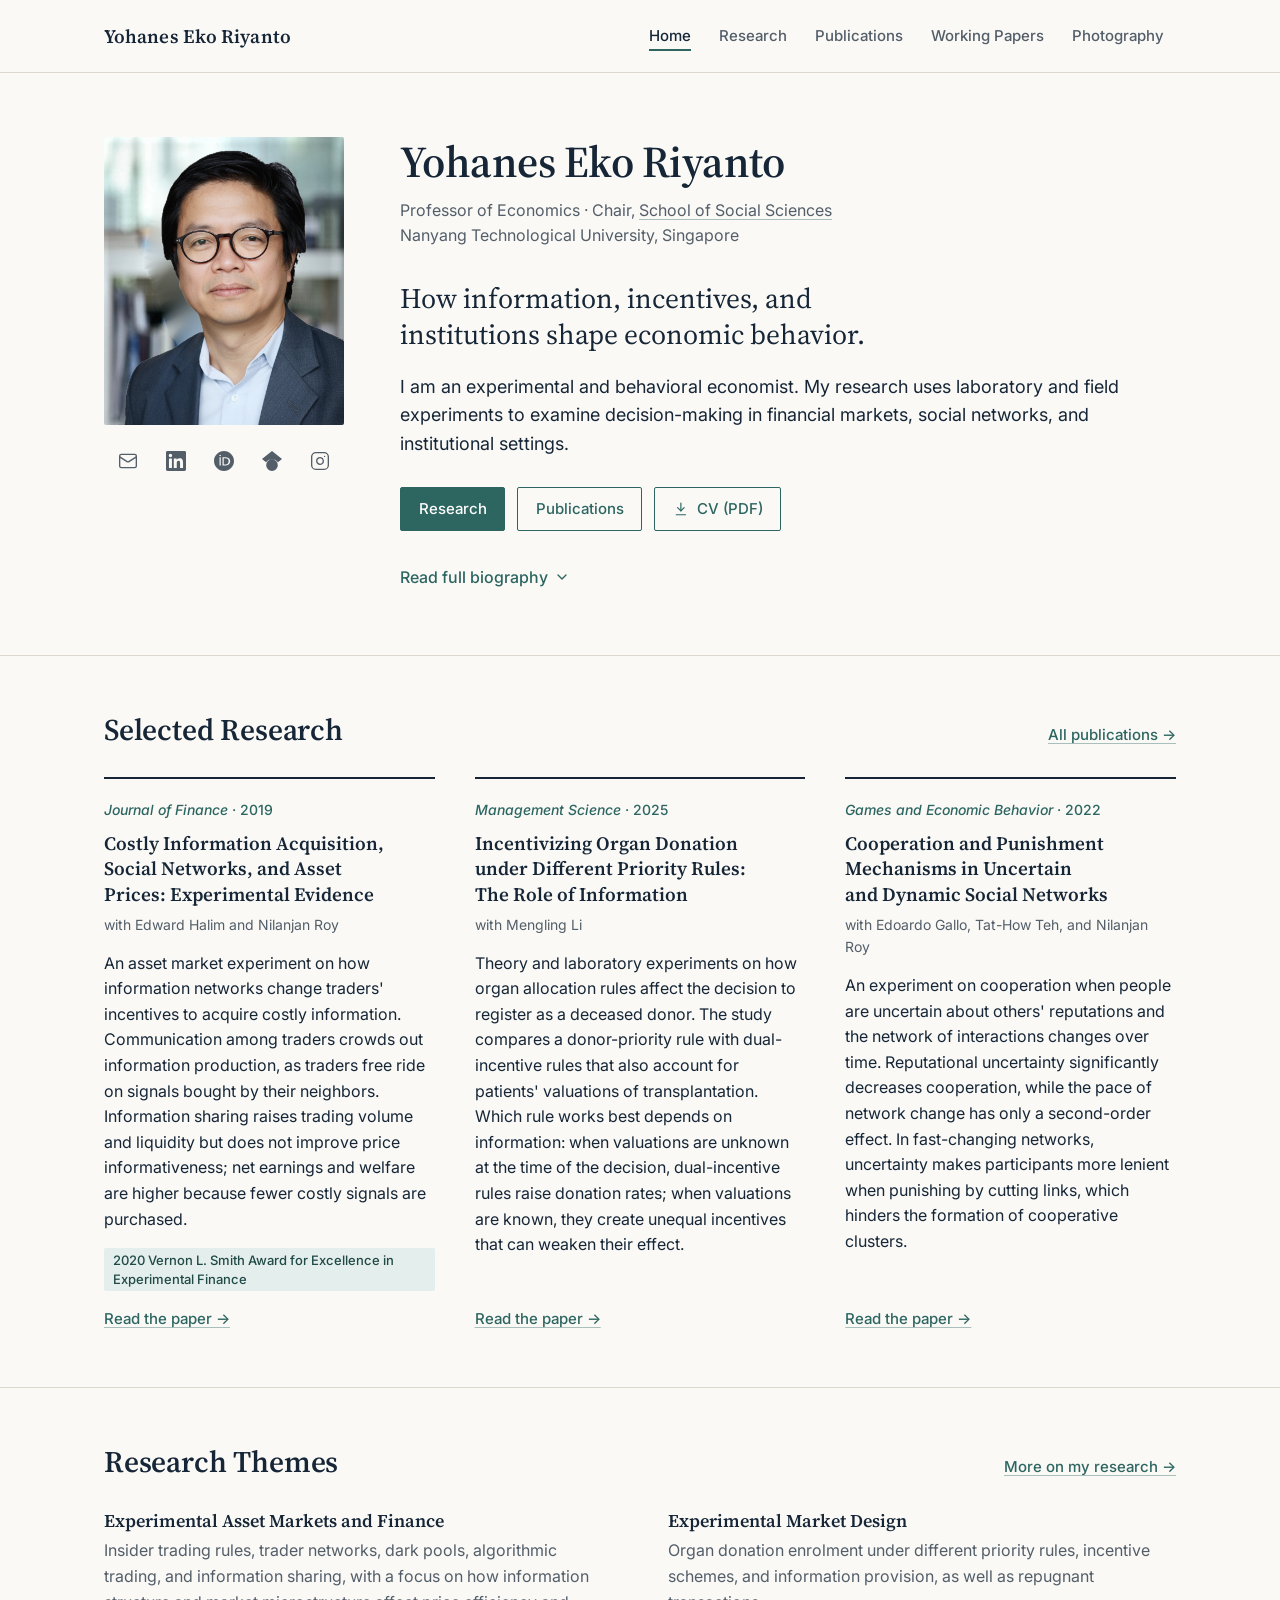
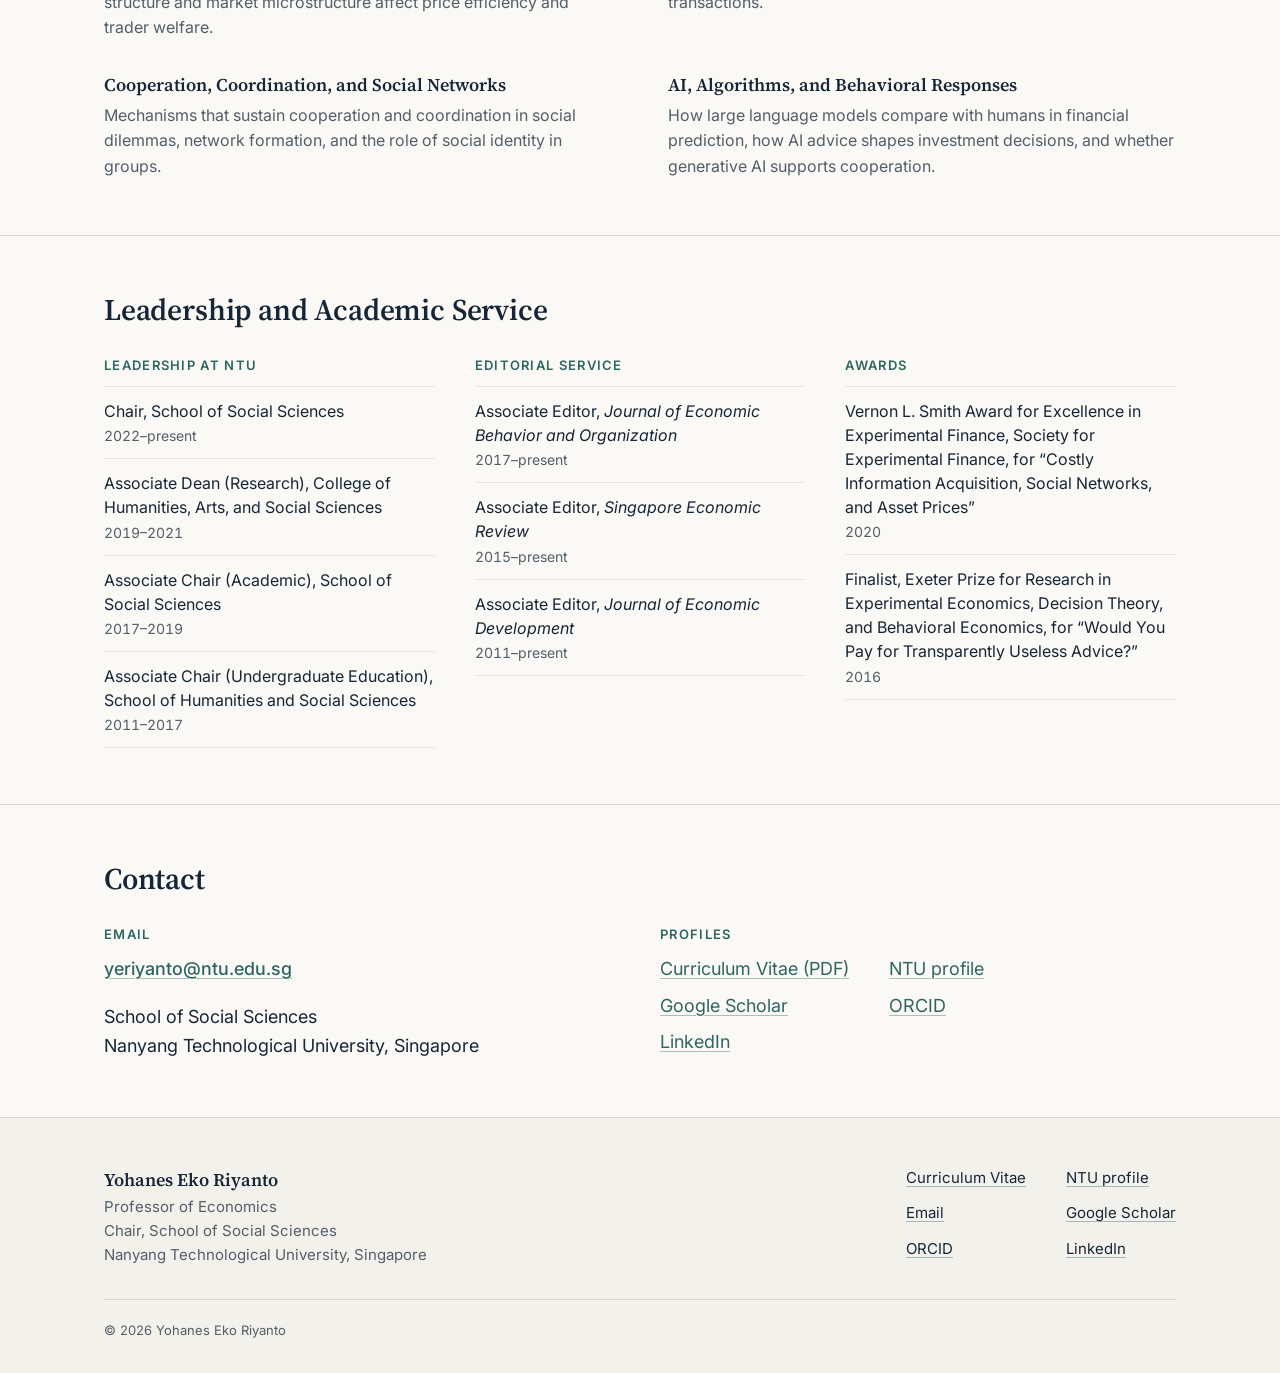
==== index.html @ 31653446 "Rebuild homepage: research statement, selected research, themes, service, and contact Selected-paper" ====
<!DOCTYPE html>
<html lang="en">
<head>
  <meta charset="UTF-8" />
  <meta name="viewport" content="width=device-width, initial-scale=1.0" />
  <meta name="description" content="Yohanes Eko Riyanto is Professor of Economics and Chair of the School of Social Sciences at Nanyang Technological University, Singapore. He studies how information, incentives, and institutions shape economic behavior using laboratory and field experiments." />
  <meta name="theme-color" content="#FAF9F6" />
  <title>Yohanes Eko Riyanto | Professor of Economics, NTU Singapore</title>
  <script>document.documentElement.classList.add('js');</script>
  <link rel="preconnect" href="https://fonts.googleapis.com" />
  <link rel="preconnect" href="https://fonts.gstatic.com" crossorigin />
  <link rel="stylesheet" href="https://fonts.googleapis.com/css2?family=Inter:wght@400;500;600&amp;family=Source+Serif+4:ital,opsz,wght@0,8..60,400;0,8..60,600;1,8..60,400&amp;display=swap" />
  <link rel="stylesheet" href="style.css" />
</head>
<body>

  <a class="skip-link" href="#main">Skip to content</a>

  <header class="site-header">
    <div class="container header-inner">
      <a class="brand" href="index.html">Yohanes Eko Riyanto</a>
      <button type="button" class="nav-toggle" aria-expanded="false" aria-controls="primary-nav">
        <span class="nav-toggle-bars" aria-hidden="true"></span>
        <span class="nav-toggle-label">Menu</span>
      </button>
      <nav class="site-nav" id="primary-nav" aria-label="Primary">
        <ul>
          <li><a href="index.html" aria-current="page">Home</a></li>
          <li><a href="research.html">Research</a></li>
          <li><a href="publications.html">Publications</a></li>
          <li><a href="working-papers.html">Working Papers</a></li>
          <li><a href="personal.html">Photography</a></li>
        </ul>
      </nav>
    </div>
  </header>

  <main id="main">

    <!-- 1–2. Identity, research statement, primary links -->
    <section class="intro" aria-labelledby="name">
      <div class="container intro-grid">

        <div class="intro-photo">
          <img src="images/profile_composite.png" alt="Portrait of Yohanes Eko Riyanto" width="240" height="288" />
          <ul class="intro-social">
            <li>
              <a href="mailto:yeriyanto@ntu.edu.sg" aria-label="Email" title="Email">
                <svg viewBox="0 0 24 24" fill="none" stroke="currentColor" stroke-width="1.6" stroke-linecap="round" stroke-linejoin="round" aria-hidden="true"><rect x="2" y="4" width="20" height="16" rx="2"/><path d="m22 7-8.97 5.7a1.94 1.94 0 0 1-2.06 0L2 7"/></svg>
              </a>
            </li>
            <li>
              <a href="https://www.linkedin.com/in/yohanes-eko-riyanto-58b27824" aria-label="LinkedIn" title="LinkedIn" target="_blank" rel="noopener noreferrer">
                <svg viewBox="0 0 24 24" fill="currentColor" aria-hidden="true"><path d="M20.447 20.452h-3.554v-5.569c0-1.328-.027-3.037-1.852-3.037-1.853 0-2.136 1.445-2.136 2.939v5.667H9.351V9h3.414v1.561h.046c.477-.9 1.637-1.85 3.37-1.85 3.601 0 4.267 2.37 4.267 5.455v6.286zM5.337 7.433a2.062 2.062 0 0 1-2.063-2.065 2.064 2.064 0 1 1 2.063 2.065zm1.782 13.019H3.555V9h3.564v11.452zM22.225 0H1.771C.792 0 0 .774 0 1.729v20.542C0 23.227.792 24 1.771 24h20.451C23.2 24 24 23.227 24 22.271V1.729C24 .774 23.2 0 22.222 0h.003z"/></svg>
              </a>
            </li>
            <li>
              <a href="https://orcid.org/0000-0001-7343-4043" aria-label="ORCID" title="ORCID" target="_blank" rel="noopener noreferrer">
                <svg viewBox="0 0 24 24" fill="currentColor" aria-hidden="true"><path d="M12 0C5.372 0 0 5.372 0 12s5.372 12 12 12 12-5.372 12-12S18.628 0 12 0zM7.369 4.378c.525 0 .947.431.947.947s-.422.947-.947.947-.947-.431-.947-.947.422-.947.947-.947zm-.722 3.038h1.444v10.041H6.647V7.416zm3.562 0h3.9c3.712 0 5.344 2.653 5.344 5.025 0 2.578-2.016 5.016-5.325 5.016h-3.919V7.416zm1.444 1.303v7.444h2.297c2.359 0 3.588-1.444 3.588-3.722s-1.313-3.722-3.588-3.722h-2.297z"/></svg>
              </a>
            </li>
            <li>
              <a href="https://scholar.google.com/citations?user=PZ6fS_QAAAAJ&amp;hl=en" aria-label="Google Scholar" title="Google Scholar" target="_blank" rel="noopener noreferrer">
                <svg viewBox="0 0 24 24" fill="currentColor" aria-hidden="true"><path d="M12 24a7 7 0 1 1 0-14 7 7 0 0 1 0 14zm0-24L0 9.5l4.838 3.94A8 8 0 0 1 12 10a8 8 0 0 1 7.162 3.44L24 9.5z"/></svg>
              </a>
            </li>
            <li>
              <a href="https://www.instagram.com/shutter_flick/" aria-label="Instagram" title="Instagram" target="_blank" rel="noopener noreferrer">
                <svg viewBox="0 0 24 24" fill="none" stroke="currentColor" stroke-width="1.6" stroke-linecap="round" stroke-linejoin="round" aria-hidden="true"><rect x="2" y="2" width="20" height="20" rx="5" ry="5"/><path d="M16 11.37A4 4 0 1 1 12.63 8 4 4 0 0 1 16 11.37z"/><line x1="17.5" y1="6.5" x2="17.51" y2="6.5"/></svg>
              </a>
            </li>
          </ul>
        </div>

        <div class="intro-text">
          <h1 id="name">Yohanes Eko Riyanto</h1>
          <p class="role">
            Professor of Economics · Chair, <a href="https://www.ntu.edu.sg/sss" target="_blank" rel="noopener noreferrer">School of Social Sciences</a><br />
            Nanyang Technological University, Singapore
          </p>

          <p class="statement">How information, incentives, and institutions shape economic behavior.</p>

          <div class="prose">
            <p>
              I am an experimental and behavioral economist. My research uses laboratory and field experiments
              to examine decision-making in financial markets, social networks, and institutional settings.
            </p>
          </div>

          <div class="intro-actions">
            <a class="btn btn-primary" href="research.html">Research</a>
            <a class="btn" href="publications.html">Publications</a>
            <a class="btn" href="cv.pdf" target="_blank" rel="noopener noreferrer">
              <svg viewBox="0 0 24 24" fill="none" stroke="currentColor" stroke-width="1.8" stroke-linecap="round" stroke-linejoin="round" aria-hidden="true"><path d="M12 3v12"/><path d="m7 10 5 5 5-5"/><path d="M5 21h14"/></svg>
              CV (PDF)
            </a>
          </div>

          <div class="intro-bio prose">
            <button type="button" class="text-button" data-disclosure aria-expanded="false" aria-controls="full-bio" data-open-label="Hide full biography">
              <span class="disclosure-label">Read full biography</span>
              <svg viewBox="0 0 24 24" fill="none" stroke="currentColor" stroke-width="2" stroke-linecap="round" stroke-linejoin="round" aria-hidden="true"><path d="m6 9 6 6 6-6"/></svg>
            </button>
            <div class="intro-bio-panel" id="full-bio">
              <h2>Biography</h2>
              <p>
                Yohanes Eko Riyanto is Professor of Economics at Nanyang Technological University, Singapore,
                where he has served as Chair of the School of Social Sciences since 2022. He joined NTU in 2009,
                after serving as an Assistant Professor at the National University of Singapore (2001–2009) and
                a postdoctoral research fellow at the University of Groningen. He received his PhD in Economics
                from KU Leuven.
              </p>
              <p>
                His work has appeared in the <em>Journal of Finance</em>, <em>Management Science</em>,
                <em>Economic Journal</em>, <em>Journal of Economic Theory</em>,
                <em>Review of Economics and Statistics</em>, <em>Games and Economic Behavior</em>,
                <em>International Economic Review</em>, <em>Experimental Economics</em>,
                <em>European Economic Review</em>, <em>Journal of Economic Dynamics and Control</em>, and
                <em>Journal of Economic Behavior and Organization</em>, among others.
              </p>
              <p>
                Before becoming Chair, he served as Associate Dean (Research) of the College of Humanities, Arts,
                and Social Sciences, and held several school-level positions spanning research, academic affairs,
                and undergraduate education. He is an Associate Editor of the
                <em>Journal of Economic Behavior and Organization</em>. His research has attracted competitive
                funding from bodies including Singapore's National Research Foundation, Ministry of Education,
                Economic Development Board, Temasek Lab, AI Singapore, and the Hong Kong Research Grants Council.
              </p>
              <p>
                His teaching spans behavioral economics, experimental methods, and microeconomics. Outside the
                classroom, he has engaged with government agencies and industry partners, including Singapore's
                Land Transport Authority, Economic Development Board, and Ministry of Social and Family
                Development, on applied research. A collaboration with ENGIE and ERI@N through the PowerZ
                initiative explored whether information disclosure and behavioral design could encourage more
                energy-efficient choices in practice.
              </p>
            </div>
          </div>
        </div>

      </div>
    </section>

    <!-- 3. Selected research -->
    <section class="section" aria-labelledby="selected-title">
      <div class="container">
        <div class="section-head">
          <h2 class="section-title" id="selected-title">Selected Research</h2>
          <a class="section-link" href="publications.html">All publications →</a>
        </div>

        <ol class="selected-list">
          <li class="selected-item">
            <p class="selected-venue"><cite>Journal of Finance</cite> · 2019</p>
            <h3>Costly Information Acquisition, Social Networks, and Asset Prices: Experimental Evidence</h3>
            <p class="selected-authors">with Edward Halim and Nilanjan Roy</p>
            <p class="selected-summary">
              An asset market experiment on how information networks change traders' incentives to acquire
              costly information. Communication among traders crowds out information production, as traders
              free ride on signals bought by their neighbors. Information sharing raises trading volume and
              liquidity but does not improve price informativeness; net earnings and welfare are higher because
              fewer costly signals are purchased.
            </p>
            <span class="pub-badge">2020 Vernon L. Smith Award for Excellence in Experimental Finance</span>
            <a class="selected-link" href="https://doi.org/10.1111/jofi.12768" target="_blank" rel="noopener noreferrer">Read the paper<span class="visually-hidden">: Costly Information Acquisition, Social Networks, and Asset Prices</span> →</a>
          </li>

          <li class="selected-item">
            <p class="selected-venue"><cite>Management Science</cite> · 2025</p>
            <h3>Incentivizing Organ Donation under Different Priority Rules: The Role of Information</h3>
            <p class="selected-authors">with Mengling Li</p>
            <p class="selected-summary">
              Theory and laboratory experiments on how organ allocation rules affect the decision to register as
              a deceased donor. The study compares a donor-priority rule with dual-incentive rules that also
              account for patients' valuations of transplantation. Which rule works best depends on information:
              when valuations are unknown at the time of the decision, dual-incentive rules raise donation rates;
              when valuations are known, they create unequal incentives that can weaken their effect.
            </p>
            <a class="selected-link" href="https://doi.org/10.1287/mnsc.2022.01530" target="_blank" rel="noopener noreferrer">Read the paper<span class="visually-hidden">: Incentivizing Organ Donation under Different Priority Rules</span> →</a>
          </li>

          <li class="selected-item">
            <p class="selected-venue"><cite>Games and Economic Behavior</cite> · 2022</p>
            <h3>Cooperation and Punishment Mechanisms in Uncertain and Dynamic Social Networks</h3>
            <p class="selected-authors">with Edoardo Gallo, Tat-How Teh, and Nilanjan Roy</p>
            <p class="selected-summary">
              An experiment on cooperation when people are uncertain about others' reputations and the network
              of interactions changes over time. Reputational uncertainty significantly decreases cooperation,
              while the pace of network change has only a second-order effect. In fast-changing networks,
              uncertainty makes participants more lenient when punishing by cutting links, which hinders the
              formation of cooperative clusters.
            </p>
            <a class="selected-link" href="https://doi.org/10.1016/j.geb.2022.03.015" target="_blank" rel="noopener noreferrer">Read the paper<span class="visually-hidden">: Cooperation and Punishment Mechanisms in Uncertain and Dynamic Social Networks</span> →</a>
          </li>
        </ol>
      </div>
    </section>

    <!-- 4. Research themes -->
    <section class="section" aria-labelledby="themes-title">
      <div class="container">
        <div class="section-head">
          <h2 class="section-title" id="themes-title">Research Themes</h2>
          <a class="section-link" href="research.html">More on my research →</a>
        </div>
        <ul class="themes-grid">
          <li class="theme">
            <h3>Experimental Asset Markets and Finance</h3>
            <p>Insider trading rules, trader networks, dark pools, algorithmic trading, and information sharing, with a focus on how information structure and market microstructure affect price efficiency and trader welfare.</p>
          </li>
          <li class="theme">
            <h3>Experimental Market Design</h3>
            <p>Organ donation enrolment under different priority rules, incentive schemes, and information provision, as well as repugnant transactions.</p>
          </li>
          <li class="theme">
            <h3>Cooperation, Coordination, and Social Networks</h3>
            <p>Mechanisms that sustain cooperation and coordination in social dilemmas, network formation, and the role of social identity in groups.</p>
          </li>
          <li class="theme">
            <h3>AI, Algorithms, and Behavioral Responses</h3>
            <p>How large language models compare with humans in financial prediction, how AI advice shapes investment decisions, and whether generative AI supports cooperation.</p>
          </li>
        </ul>
      </div>
    </section>

    <!-- 5. Leadership and academic service -->
    <section class="section" aria-labelledby="service-title">
      <div class="container">
        <h2 class="section-title" id="service-title">Leadership and Academic Service</h2>
        <div class="service-grid">
          <div class="service-col">
            <h3>Leadership at NTU</h3>
            <ul class="entry-list">
              <li>Chair, School of Social Sciences<span class="entry-dates">2022–present</span></li>
              <li>Associate Dean (Research), College of Humanities, Arts, and Social Sciences<span class="entry-dates">2019–2021</span></li>
              <li>Associate Chair (Academic), School of Social Sciences<span class="entry-dates">2017–2019</span></li>
              <li>Associate Chair (Undergraduate Education), School of Humanities and Social Sciences<span class="entry-dates">2011–2017</span></li>
            </ul>
          </div>
          <div class="service-col">
            <h3>Editorial Service</h3>
            <ul class="entry-list">
              <li>Associate Editor, <em>Journal of Economic Behavior and Organization</em><span class="entry-dates">2017–present</span></li>
              <li>Associate Editor, <em>Singapore Economic Review</em><span class="entry-dates">2015–present</span></li>
              <li>Associate Editor, <em>Journal of Economic Development</em><span class="entry-dates">2011–present</span></li>
            </ul>
          </div>
          <div class="service-col">
            <h3>Awards</h3>
            <ul class="entry-list">
              <li>Vernon L. Smith Award for Excellence in Experimental Finance, Society for Experimental Finance, for “Costly Information Acquisition, Social Networks, and Asset Prices”<span class="entry-dates">2020</span></li>
              <li>Finalist, Exeter Prize for Research in Experimental Economics, Decision Theory, and Behavioral Economics, for “Would You Pay for Transparently Useless Advice?”<span class="entry-dates">2016</span></li>
            </ul>
          </div>
        </div>
      </div>
    </section>

    <!-- 6. Contact -->
    <section class="section" aria-labelledby="contact-title">
      <div class="container">
        <h2 class="section-title" id="contact-title">Contact</h2>
        <div class="contact-grid">
          <div>
            <h3>Email</h3>
            <p><a class="contact-email" href="mailto:yeriyanto@ntu.edu.sg">yeriyanto@ntu.edu.sg</a></p>
            <address>
              School of Social Sciences<br />
              Nanyang Technological University, Singapore
            </address>
          </div>
          <div>
            <h3>Profiles</h3>
            <ul class="profile-links">
              <li><a href="cv.pdf" target="_blank" rel="noopener noreferrer">Curriculum Vitae (PDF)</a></li>
              <li><a href="https://dr.ntu.edu.sg/cris/rp/rp00594" target="_blank" rel="noopener noreferrer">NTU profile</a></li>
              <li><a href="https://scholar.google.com/citations?user=PZ6fS_QAAAAJ&amp;hl=en" target="_blank" rel="noopener noreferrer">Google Scholar</a></li>
              <li><a href="https://orcid.org/0000-0001-7343-4043" target="_blank" rel="noopener noreferrer">ORCID</a></li>
              <li><a href="https://www.linkedin.com/in/yohanes-eko-riyanto-58b27824" target="_blank" rel="noopener noreferrer">LinkedIn</a></li>
            </ul>
          </div>
        </div>
      </div>
    </section>

  </main>

  <footer class="site-footer">
    <div class="container footer-inner">
      <div class="footer-id">
        <p class="footer-name">Yohanes Eko Riyanto</p>
        <p>Professor of Economics<br />Chair, School of Social Sciences<br />Nanyang Technological University, Singapore</p>
      </div>
      <ul class="footer-links">
        <li><a href="cv.pdf" target="_blank" rel="noopener noreferrer">Curriculum Vitae</a></li>
        <li><a href="https://dr.ntu.edu.sg/cris/rp/rp00594" target="_blank" rel="noopener noreferrer">NTU profile</a></li>
        <li><a href="mailto:yeriyanto@ntu.edu.sg">Email</a></li>
        <li><a href="https://scholar.google.com/citations?user=PZ6fS_QAAAAJ&amp;hl=en" target="_blank" rel="noopener noreferrer">Google Scholar</a></li>
        <li><a href="https://orcid.org/0000-0001-7343-4043" target="_blank" rel="noopener noreferrer">ORCID</a></li>
        <li><a href="https://www.linkedin.com/in/yohanes-eko-riyanto-58b27824" target="_blank" rel="noopener noreferrer">LinkedIn</a></li>
      </ul>
    </div>
    <div class="container">
      <div class="footer-base"><p>© 2026 Yohanes Eko Riyanto</p></div>
    </div>
  </footer>

  <script src="site.js" defer></script>

  <!-- Start of StatCounter Code -->
  <script type="text/javascript">
    var sc_project=3579013;
    var sc_invisible=1;
    var sc_security="729aae5e";
  </script>
  <script type="text/javascript" src="https://www.statcounter.com/counter/counter.js" async></script>
  <noscript><div class="statcounter"><a title="web analytics" href="https://statcounter.com/" target="_blank"><img class="statcounter" src="https://c.statcounter.com/3579013/0/729aae5e/1/" alt="web analytics" referrerPolicy="no-referrer-when-downgrade"></a></div></noscript>
  <!-- End of StatCounter Code -->

</body>
</html>
---- style.css ----
/* ============================================================
   Yohanes Eko Riyanto — Academic Website
   Editorial academic design system
   ============================================================ */

/* ── Tokens ───────────────────────────────────────────────── */
:root {
  --bg:           #FAF9F6;
  --surface:      #F3F1EB;
  --ink:          #162637;
  --muted:        #535E69;
  --accent:       #2D6661;
  --accent-hover: #1F4A46;
  --accent-soft:  #E4EEEC;
  --rule:         #DCD8CE;
  --rule-soft:    #EAE7DF;
  --on-accent:    #FFFFFF;

  --font-serif: 'Source Serif 4', Georgia, 'Times New Roman', serif;
  --font-sans:  'Inter', system-ui, -apple-system, 'Segoe UI', Roboto, Helvetica, Arial, sans-serif;

  --container: 1120px;
  --gutter:    1.5rem;
  --measure:   68ch;
  --header-h:  4.5rem;
  --radius:    2px;
}

/* ── Base ─────────────────────────────────────────────────── */
*, *::before, *::after { box-sizing: border-box; }

html {
  -webkit-text-size-adjust: 100%;
  text-size-adjust: 100%;
  scroll-padding-top: calc(var(--header-h) + 1.5rem);
}

body {
  display: flex;
  flex-direction: column;
  min-height: 100vh;
  margin: 0;
  background: var(--bg);
  color: var(--ink);
  font-family: var(--font-sans);
  font-size: 1.0625rem;
  line-height: 1.6;
  -webkit-font-smoothing: antialiased;
  text-rendering: optimizeLegibility;
}
@media (min-width: 768px) {
  body { font-size: 1.125rem; }
}

main { flex: 1 0 auto; }

img { max-width: 100%; height: auto; display: block; }

h1, h2, h3, h4 {
  font-family: var(--font-serif);
  font-weight: 600;
  color: var(--ink);
  margin: 0 0 0.6em;
  text-wrap: balance;
}
h1 { font-size: clamp(2rem, 1.55rem + 1.8vw, 2.75rem); line-height: 1.12; letter-spacing: -0.012em; }
h2 { font-size: clamp(1.5rem, 1.3rem + 0.8vw, 1.875rem); line-height: 1.22; letter-spacing: -0.006em; }
h3 { font-size: 1.25rem; line-height: 1.3; }
h4 { font-size: 1.0625rem; line-height: 1.4; }

p { margin: 0 0 1.1em; }
p:last-child { margin-bottom: 0; }

em, i { font-style: italic; }
strong { font-weight: 600; }

a {
  color: var(--accent);
  text-decoration: underline;
  text-decoration-thickness: 1px;
  text-underline-offset: 0.18em;
  text-decoration-color: color-mix(in srgb, var(--accent) 40%, transparent);
  transition: color 0.15s ease, text-decoration-color 0.15s ease;
}
a:hover { color: var(--accent-hover); text-decoration-color: currentColor; }

:focus-visible {
  outline: 2px solid var(--accent);
  outline-offset: 3px;
  border-radius: var(--radius);
}

.container {
  max-width: var(--container);
  margin-inline: auto;
  padding-inline: var(--gutter);
}

.prose { max-width: var(--measure); }

.visually-hidden {
  position: absolute !important;
  width: 1px; height: 1px;
  margin: -1px; padding: 0;
  overflow: hidden;
  clip: rect(0 0 0 0);
  white-space: nowrap;
  border: 0;
}

.skip-link {
  position: absolute;
  left: var(--gutter);
  top: -4rem;
  z-index: 200;
  padding: 0.6rem 1rem;
  background: var(--ink);
  color: var(--bg);
  font-size: 0.9375rem;
  text-decoration: none;
}
.skip-link:focus { top: 0.75rem; color: var(--bg); }

/* ── Buttons ──────────────────────────────────────────────── */
.btn {
  display: inline-flex;
  align-items: center;
  gap: 0.5rem;
  min-height: 2.75rem;
  padding: 0.55rem 1.1rem;
  font-family: var(--font-sans);
  font-size: 0.9375rem;
  font-weight: 500;
  line-height: 1.2;
  color: var(--accent);
  background: transparent;
  border: 1px solid var(--accent);
  border-radius: var(--radius);
  text-decoration: none;
  cursor: pointer;
  transition: background-color 0.15s ease, color 0.15s ease, border-color 0.15s ease;
}
.btn:hover { background: var(--accent-soft); color: var(--accent-hover); }
.btn-primary { background: var(--accent); color: var(--on-accent); }
.btn-primary:hover { background: var(--accent-hover); border-color: var(--accent-hover); color: var(--on-accent); }
.btn svg { width: 1.05em; height: 1.05em; flex-shrink: 0; }

.text-button {
  display: inline-flex;
  align-items: center;
  gap: 0.4rem;
  min-height: 2.75rem;
  padding: 0;
  background: none;
  border: 0;
  font-family: var(--font-sans);
  font-size: 1rem;
  font-weight: 500;
  color: var(--accent);
  cursor: pointer;
}
.text-button:hover { color: var(--accent-hover); }
.text-button[data-disclosure] { display: none; }
.js .text-button[data-disclosure] { display: inline-flex; }
.text-button svg { width: 1em; height: 1em; transition: transform 0.2s ease; }
.text-button[aria-expanded="true"] svg { transform: rotate(180deg); }

/* ── Header & navigation ─────────────────────────────────── */
.site-header {
  position: sticky;
  top: 0;
  z-index: 100;
  background: rgba(250, 249, 246, 0.97);
  border-bottom: 1px solid var(--rule);
}
.header-inner {
  display: flex;
  align-items: center;
  justify-content: space-between;
  gap: 2rem;
  min-height: var(--header-h);
}
.brand {
  font-family: var(--font-serif);
  font-size: 1.1875rem;
  font-weight: 600;
  color: var(--ink);
  text-decoration: none;
  letter-spacing: 0.005em;
  white-space: nowrap;
}
.brand:hover { color: var(--ink); }

.site-nav ul {
  display: flex;
  gap: 0.25rem;
  margin: 0;
  padding: 0;
  list-style: none;
}
.site-nav a {
  display: block;
  padding: 0.5rem 0.75rem;
  font-size: 0.9375rem;
  font-weight: 500;
  color: var(--muted);
  text-decoration: none;
}
.site-nav a:hover { color: var(--ink); }
.site-nav a[aria-current="page"] {
  color: var(--ink);
  text-decoration: underline;
  text-decoration-color: var(--accent);
  text-decoration-thickness: 2px;
  text-underline-offset: 0.55em;
}

.nav-toggle {
  display: none;
  align-items: center;
  gap: 0.55rem;
  min-height: 2.75rem;
  padding: 0.4rem 0.8rem;
  background: transparent;
  border: 1px solid var(--rule);
  border-radius: var(--radius);
  font-family: var(--font-sans);
  font-size: 0.9375rem;
  font-weight: 500;
  color: var(--ink);
  cursor: pointer;
}
.nav-toggle-bars,
.nav-toggle-bars::before,
.nav-toggle-bars::after {
  display: block;
  width: 18px;
  height: 1.5px;
  background: currentColor;
}
.nav-toggle-bars { position: relative; }
.nav-toggle-bars::before,
.nav-toggle-bars::after { content: ''; position: absolute; left: 0; }
.nav-toggle-bars::before { top: -5px; }
.nav-toggle-bars::after  { top: 5px; }

@media (max-width: 860px) {
  :root { --header-h: 4rem; }
  .header-inner {
    display: grid;
    grid-template-columns: minmax(0, 1fr) auto;
    grid-template-rows: var(--header-h);
    grid-auto-rows: auto;
    column-gap: 1rem;
    min-height: 0;
  }
  .brand { font-size: 1.0625rem; overflow: hidden; text-overflow: ellipsis; }

  .site-nav { grid-column: 1 / -1; padding-bottom: 0.75rem; }
  .site-nav ul { flex-direction: column; gap: 0; }
  .site-nav a {
    padding: 0.8rem 0;
    font-size: 1.0625rem;
    border-top: 1px solid var(--rule-soft);
  }
  .site-nav a[aria-current="page"] {
    text-decoration: none;
    color: var(--accent);
    box-shadow: inset 3px 0 0 var(--accent);
    padding-left: 0.85rem;
  }

  .js .nav-toggle { display: inline-flex; }
  .js .site-nav { display: none; }
  .js .site-header.nav-open .site-nav { display: block; }
}

/* ── Page header (inner pages) ───────────────────────────── */
.page-header {
  padding: 3.5rem 0 2.5rem;
  border-bottom: 1px solid var(--rule);
}
.page-header h1 { margin: 0; }
.eyebrow {
  margin: 0 0 0.75rem;
  font-family: var(--font-sans);
  font-size: 0.8125rem;
  font-weight: 600;
  letter-spacing: 0.1em;
  text-transform: uppercase;
  color: var(--accent);
}
.page-intro {
  max-width: var(--measure);
  margin: 1.25rem 0 0;
  color: var(--muted);
}

/* ── Sections ─────────────────────────────────────────────── */
.section { padding: 3.5rem 0; }
.section + .section { border-top: 1px solid var(--rule); }
.section-title { margin: 0 0 1.75rem; }

@media (max-width: 767px) {
  .section { padding: 2.5rem 0; }
  .page-header { padding: 2.5rem 0 2rem; }
}

/* ── Home: introduction ──────────────────────────────────── */
.intro { padding: 4rem 0 3.5rem; }
.intro + .section { border-top: 1px solid var(--rule); }
.intro-grid {
  display: grid;
  grid-template-columns: 240px minmax(0, 1fr);
  gap: 3.5rem;
  align-items: start;
}
.intro-photo img {
  width: 240px;
  aspect-ratio: 5 / 6;
  object-fit: cover;
  object-position: top center;
  border-radius: var(--radius);
  background: var(--surface);
}
.intro-social {
  display: flex;
  justify-content: center;
  gap: 0.25rem;
  width: 240px;
  margin: 0.875rem 0 0;
  padding: 0;
  list-style: none;
}
.intro-social a {
  display: inline-flex;
  align-items: center;
  justify-content: center;
  width: 2.75rem;
  height: 2.75rem;
  color: var(--muted);
  text-decoration: none;
}
.intro-social a:hover { color: var(--accent); }
.intro-social svg { width: 20px; height: 20px; }

.intro-text h1 { margin: 0 0 0.75rem; }
.role {
  margin: 0 0 2rem;
  font-size: 1rem;
  line-height: 1.55;
  color: var(--muted);
}
.role a { color: inherit; }
.role a:hover { color: var(--accent); }
.intro-more { margin-top: 0.25rem; }
.intro-more[hidden] { display: none; }
.intro-actions {
  display: flex;
  flex-wrap: wrap;
  gap: 0.75rem;
  margin-top: 1.75rem;
}

.statement {
  max-width: 34ch;
  text-wrap: balance;
  margin: 0 0 1.25rem;
  font-family: var(--font-serif);
  font-size: clamp(1.375rem, 1.15rem + 0.8vw, 1.75rem);
  font-weight: 400;
  line-height: 1.3;
  color: var(--ink);
}
.intro-bio { margin-top: 1.5rem; }
.intro-bio-panel { margin-top: 0.75rem; padding-top: 1.25rem; border-top: 1px solid var(--rule-soft); }
.intro-bio-panel h2 { font-size: 1.25rem; margin-bottom: 0.75rem; }

/* ── Home: section heading row ───────────────────────────── */
.section-head {
  display: flex;
  flex-wrap: wrap;
  align-items: baseline;
  justify-content: space-between;
  gap: 0.5rem 2rem;
  margin-bottom: 1.75rem;
}
.section-head .section-title { margin: 0; }
.section-link { font-size: 0.9375rem; font-weight: 500; white-space: nowrap; }

/* ── Home: selected research ─────────────────────────────── */
.selected-list {
  display: grid;
  grid-template-columns: repeat(3, minmax(0, 1fr));
  gap: 2.5rem;
  margin: 0;
  padding: 0;
  list-style: none;
}
.selected-item {
  display: flex;
  flex-direction: column;
  padding-top: 1.25rem;
  border-top: 2px solid var(--ink);
}
.selected-venue {
  margin: 0 0 0.6rem;
  font-size: 0.875rem;
  font-weight: 500;
  color: var(--accent);
}
.selected-venue cite { font-style: italic; }
.selected-item h3 { margin: 0 0 0.4rem; font-size: 1.1875rem; line-height: 1.35; }
.selected-authors { margin: 0 0 0.9rem; font-size: 0.875rem; color: var(--muted); }
.selected-item p.selected-summary { margin: 0 0 1rem; font-size: 1rem; line-height: 1.6; }
.selected-item .pub-badge { align-self: flex-start; margin: 0 0 1rem; }
.selected-link { margin-top: auto; font-size: 0.9375rem; font-weight: 500; }

/* ── Home: research themes ───────────────────────────────── */
.themes-grid {
  display: grid;
  grid-template-columns: repeat(2, minmax(0, 1fr));
  gap: 2rem 3.5rem;
  margin: 0;
  padding: 0;
  list-style: none;
}
.theme h3 { margin: 0 0 0.4rem; font-size: 1.125rem; }
.theme p { margin: 0; font-size: 1rem; color: var(--muted); max-width: 52ch; }

/* ── Home: leadership & service ──────────────────────────── */
.service-grid {
  display: grid;
  grid-template-columns: repeat(3, minmax(0, 1fr));
  gap: 2.5rem;
}
.service-col h3 {
  margin: 0 0 0.75rem;
  font-family: var(--font-sans);
  font-size: 0.8125rem;
  font-weight: 600;
  letter-spacing: 0.1em;
  text-transform: uppercase;
  color: var(--accent);
}
.entry-list { margin: 0; padding: 0; list-style: none; }
.entry-list li {
  padding: 0.75rem 0;
  font-size: 1rem;
  line-height: 1.5;
  border-top: 1px solid var(--rule-soft);
}
.entry-list li:last-child { border-bottom: 1px solid var(--rule-soft); }
.entry-dates {
  display: block;
  margin-top: 0.15rem;
  font-size: 0.875rem;
  color: var(--muted);
  font-variant-numeric: tabular-nums;
}

/* ── Home: contact ───────────────────────────────────────── */
.contact-grid {
  display: grid;
  grid-template-columns: minmax(0, 1fr) minmax(0, 1fr);
  gap: 2.5rem;
}
.contact-grid h3 {
  margin: 0 0 0.75rem;
  font-family: var(--font-sans);
  font-size: 0.8125rem;
  font-weight: 600;
  letter-spacing: 0.1em;
  text-transform: uppercase;
  color: var(--accent);
}
.contact-grid address { font-style: normal; }
.contact-email { font-size: 1.125rem; font-weight: 500; }
.profile-links {
  display: grid;
  grid-template-columns: repeat(2, minmax(0, max-content));
  gap: 0.5rem 2.5rem;
  margin: 0;
  padding: 0;
  list-style: none;
}

@media (max-width: 960px) {
  .selected-list { grid-template-columns: 1fr; gap: 2rem; }
  .selected-item p.selected-summary { max-width: var(--measure); }
  .service-grid { grid-template-columns: 1fr 1fr; }
}
@media (max-width: 767px) {
  .themes-grid,
  .service-grid,
  .contact-grid { grid-template-columns: 1fr; gap: 2rem; }
  .profile-links { grid-template-columns: 1fr; }
}

@media (max-width: 767px) {
  .intro { padding: 2.5rem 0 3rem; }
  .intro-grid { grid-template-columns: 1fr; gap: 1.75rem; }
  .intro-photo img { width: 168px; }
  .intro-social { width: auto; justify-content: flex-start; margin-left: -0.6rem; }
}

/* ── Research ─────────────────────────────────────────────── */
.thrust {
  display: grid;
  grid-template-columns: minmax(0, 1fr) 300px;
  gap: 3rem;
  align-items: start;
  padding: 2.5rem 0;
  border-top: 1px solid var(--rule-soft);
}
.thrust:first-of-type { border-top: 0; padding-top: 0; }
.thrust:last-child { padding-bottom: 0; }
.thrust-num {
  display: block;
  margin-bottom: 0.4rem;
  font-family: var(--font-sans);
  font-size: 0.8125rem;
  font-weight: 600;
  letter-spacing: 0.1em;
  color: var(--accent);
  font-variant-numeric: tabular-nums;
}
.thrust h3 { margin-bottom: 0.75rem; }
.thrust p { max-width: var(--measure); }
.thrust-fig { margin: 0; }
.thrust-fig img {
  width: 100%;
  aspect-ratio: 3 / 2;
  object-fit: cover;
  border: 1px solid var(--rule-soft);
  border-radius: var(--radius);
}
@media (max-width: 767px) {
  .thrust { grid-template-columns: 1fr; gap: 1.25rem; }
  .thrust-fig { max-width: 420px; }
}

/* ── Publications ─────────────────────────────────────────── */
.section-nav {
  position: sticky;
  top: var(--header-h);
  z-index: 50;
  background: var(--bg);
  border-bottom: 1px solid var(--rule);
}
.section-nav-inner {
  display: flex;
  gap: 1.75rem;
  overflow-x: auto;
  scrollbar-width: none;
}
.section-nav-inner::-webkit-scrollbar { display: none; }
.section-nav-inner a {
  padding: 0.85rem 0;
  font-size: 0.875rem;
  font-weight: 500;
  color: var(--muted);
  text-decoration: none;
  white-space: nowrap;
}
.section-nav-inner a:hover { color: var(--accent); }

.pub-section { padding: 0.5rem 0 4.5rem; }
.pub-section [id] { scroll-margin-top: calc(var(--header-h) + 4.5rem); }

.cat-header { margin: 3.5rem 0 0.5rem; }
.cat-header:first-child { margin-top: 2.5rem; }

.year-header {
  margin: 2.25rem 0 0;
  padding-bottom: 0.5rem;
  font-family: var(--font-serif);
  font-size: 1.1875rem;
  font-weight: 600;
  color: var(--accent);
  border-bottom: 1px solid var(--rule);
  font-variant-numeric: lining-nums tabular-nums;
}

.pub-list { margin: 0; padding: 0; list-style: none; }
.pub-item { padding: 1.125rem 0; border-bottom: 1px solid var(--rule-soft); }
.cat-header + .pub-list { border-top: 1px solid var(--rule); }

.pub-with-cover {
  display: grid;
  grid-template-columns: 48px minmax(0, 1fr);
  gap: 1.25rem;
  align-items: start;
}
.pub-cover {
  width: 48px;
  height: 64px;
  object-fit: cover;
  object-position: center top;
  border: 1px solid var(--rule);
  border-radius: 1px;
  background: var(--surface);
}
.pub-title {
  margin: 0 0 0.3rem;
  font-weight: 500;
  line-height: 1.45;
  color: var(--ink);
}
.pub-meta {
  margin: 0;
  font-size: 0.9375rem;
  line-height: 1.55;
  color: var(--muted);
}
.pub-meta .journal { font-style: italic; color: var(--ink); }
.pub-status { font-weight: 600; color: var(--accent); }
.pub-badge {
  display: inline-block;
  margin-top: 0.6rem;
  padding: 0.2rem 0.55rem;
  font-size: 0.8125rem;
  font-weight: 500;
  line-height: 1.4;
  color: var(--accent-hover);
  background: var(--accent-soft);
  border-radius: var(--radius);
}
.pub-aside { font-style: normal; color: var(--muted); }

@media (max-width: 480px) {
  .pub-with-cover { grid-template-columns: 40px minmax(0, 1fr); gap: 0.9rem; }
  .pub-cover { width: 40px; height: 54px; }
}

/* ── Working papers ───────────────────────────────────────── */
.wp-list { margin: 0; padding: 0; list-style: none; border-top: 1px solid var(--rule); }
.wp-item { padding: 1.1rem 0; border-bottom: 1px solid var(--rule-soft); }
.wp-title {
  margin: 0 0 0.3rem;
  font-weight: 500;
  line-height: 1.45;
  color: var(--ink);
}
.wp-meta {
  margin: 0;
  font-size: 0.9375rem;
  line-height: 1.55;
  color: var(--muted);
}
.wp-status { color: var(--ink); }
.wp-coauthors + .wp-status::before {
  content: '·';
  margin: 0 0.5em;
  color: var(--muted);
}

/* ── Photography ──────────────────────────────────────────── */
.photo-platforms {
  display: flex;
  flex-wrap: wrap;
  gap: 0.75rem;
  margin: 1.75rem 0 0;
  padding: 0;
  list-style: none;
}

.flickr-thumb-grid {
  display: grid;
  grid-template-columns: repeat(auto-fill, minmax(150px, 1fr));
  gap: 0.5rem;
}
.flickr-thumb {
  display: block;
  aspect-ratio: 1;
  overflow: hidden;
  border-radius: var(--radius);
  background: var(--surface);
}
.flickr-thumb img {
  width: 100%;
  height: 100%;
  object-fit: cover;
  transition: opacity 0.2s ease;
}
.flickr-thumb:hover img { opacity: 0.85; }
.grid-note { grid-column: 1 / -1; margin: 0; color: var(--muted); }

.album-grid {
  display: grid;
  grid-template-columns: repeat(auto-fill, minmax(190px, 1fr));
  gap: 1.25rem;
}
.album-card,
.subalbum-card {
  display: block;
  width: 100%;
  padding: 0;
  text-align: left;
  font: inherit;
  color: inherit;
  background: var(--bg);
  border: 1px solid var(--rule);
  border-radius: var(--radius);
  overflow: hidden;
  cursor: pointer;
  transition: border-color 0.15s ease;
}
.album-card:hover,
.subalbum-card:hover,
.album-card.active,
.subalbum-card.active { border-color: var(--accent); }
.album-cover, .subalbum-cover,
.album-meta, .subalbum-meta,
.album-name, .subalbum-name,
.album-sub, .subalbum-count { display: block; }
.album-cover,
.subalbum-cover { position: relative; aspect-ratio: 4 / 3; overflow: hidden; background: var(--surface); }
.album-cover img,
.subalbum-cover img { width: 100%; height: 100%; object-fit: cover; }
.album-cover-placeholder,
.subalbum-cover-placeholder {
  display: flex;
  align-items: center;
  justify-content: center;
  width: 100%;
  height: 100%;
  font-size: 2rem;
  color: var(--muted);
}
.album-badge {
  position: absolute;
  right: 0.5rem;
  bottom: 0.5rem;
  padding: 0.1rem 0.5rem;
  font-size: 0.75rem;
  font-weight: 500;
  color: var(--bg);
  background: rgba(22, 38, 55, 0.75);
  border-radius: var(--radius);
}
.album-meta,
.subalbum-meta { padding: 0.7rem 0.9rem 0.8rem; }
.album-name,
.subalbum-name { margin: 0; font-size: 0.9375rem; font-weight: 600; color: var(--ink); }
.album-sub,
.subalbum-count { margin: 0.1rem 0 0; font-size: 0.8125rem; color: var(--muted); }

.gallery-panel {
  display: none;
  margin-top: 2rem;
  padding-top: 1.25rem;
  border-top: 1px solid var(--rule);
}
.gallery-panel.open { display: block; }
.panel-header {
  display: flex;
  align-items: center;
  justify-content: space-between;
  gap: 1rem;
  margin-bottom: 1rem;
}
.panel-title { font-family: var(--font-serif); font-size: 1.125rem; font-weight: 600; }
.panel-close {
  min-height: 2.25rem;
  padding: 0.3rem 0.75rem;
  font: inherit;
  font-size: 0.875rem;
  color: var(--muted);
  background: none;
  border: 1px solid var(--rule);
  border-radius: var(--radius);
  cursor: pointer;
}
.panel-close:hover { color: var(--ink); border-color: var(--muted); }

.subalbum-grid,
.photo-grid {
  display: grid;
  grid-template-columns: repeat(auto-fill, minmax(155px, 1fr));
  gap: 0.75rem;
}
.photo-thumb {
  display: block;
  width: 100%;
  padding: 0;
  aspect-ratio: 1;
  overflow: hidden;
  border: 0;
  border-radius: var(--radius);
  background: var(--surface);
  cursor: pointer;
}
.photo-thumb img { width: 100%; height: 100%; object-fit: cover; }
.empty-note {
  grid-column: 1 / -1;
  padding: 1.5rem;
  text-align: center;
  color: var(--muted);
  border: 1px dashed var(--rule);
  border-radius: var(--radius);
}

.lightbox {
  position: fixed;
  inset: 0;
  z-index: 300;
  display: none;
  align-items: center;
  justify-content: center;
  background: rgba(13, 22, 32, 0.94);
}
.lightbox.open { display: flex; }
.lightbox-img-wrap { position: relative; max-width: 88vw; max-height: 86vh; }
.lightbox-img-wrap img { max-width: 88vw; max-height: 86vh; object-fit: contain; }
.lightbox-caption {
  position: absolute;
  left: 0; right: 0; bottom: -2rem;
  margin: 0;
  text-align: center;
  font-size: 0.875rem;
  color: rgba(255, 255, 255, 0.7);
}
.lightbox-close,
.lightbox-nav {
  position: absolute;
  min-width: 2.75rem;
  min-height: 2.75rem;
  font-size: 1.75rem;
  line-height: 1;
  color: #fff;
  background: rgba(255, 255, 255, 0.08);
  border: 0;
  border-radius: var(--radius);
  cursor: pointer;
}
.lightbox-close:hover,
.lightbox-nav:hover { background: rgba(255, 255, 255, 0.18); }
.lightbox-close { top: 1rem; right: 1rem; }
.lightbox-nav { top: 50%; transform: translateY(-50%); padding: 0 0.6rem; }
.lightbox-prev { left: 1rem; }
.lightbox-next { right: 1rem; }

/* ── Footer ───────────────────────────────────────────────── */
.site-footer {
  padding: 3rem 0 2rem;
  font-size: 0.9375rem;
  line-height: 1.6;
  color: var(--muted);
  background: var(--surface);
  border-top: 1px solid var(--rule);
}
.footer-inner {
  display: grid;
  grid-template-columns: minmax(0, 1fr) auto;
  gap: 2rem 4rem;
}
.footer-name {
  margin: 0 0 0.4rem;
  font-family: var(--font-serif);
  font-size: 1.125rem;
  font-weight: 600;
  color: var(--ink);
}
.footer-id p { margin: 0; }
.footer-links {
  display: grid;
  grid-template-columns: repeat(2, auto);
  gap: 0.35rem 2.5rem;
  margin: 0;
  padding: 0;
  list-style: none;
}
.footer-links a { color: var(--ink); }
.footer-links a:hover { color: var(--accent); }
.footer-base {
  margin-top: 2rem;
  padding-top: 1.25rem;
  font-size: 0.8125rem;
  border-top: 1px solid var(--rule);
}
.footer-base p { margin: 0; }

@media (max-width: 767px) {
  .footer-inner { grid-template-columns: 1fr; }
  .footer-links { grid-template-columns: 1fr; }
}

/* ── Motion preferences ──────────────────────────────────── */
@media (prefers-reduced-motion: reduce) {
  *, *::before, *::after { transition: none !important; animation: none !important; }
  html { scroll-behavior: auto; }
}

/* ── Print ────────────────────────────────────────────────── */
@media print {
  .site-header, .section-nav, .nav-toggle, .skip-link { display: none; }
  body { background: #fff; font-size: 11pt; }
  a { color: inherit; text-decoration: none; }
}
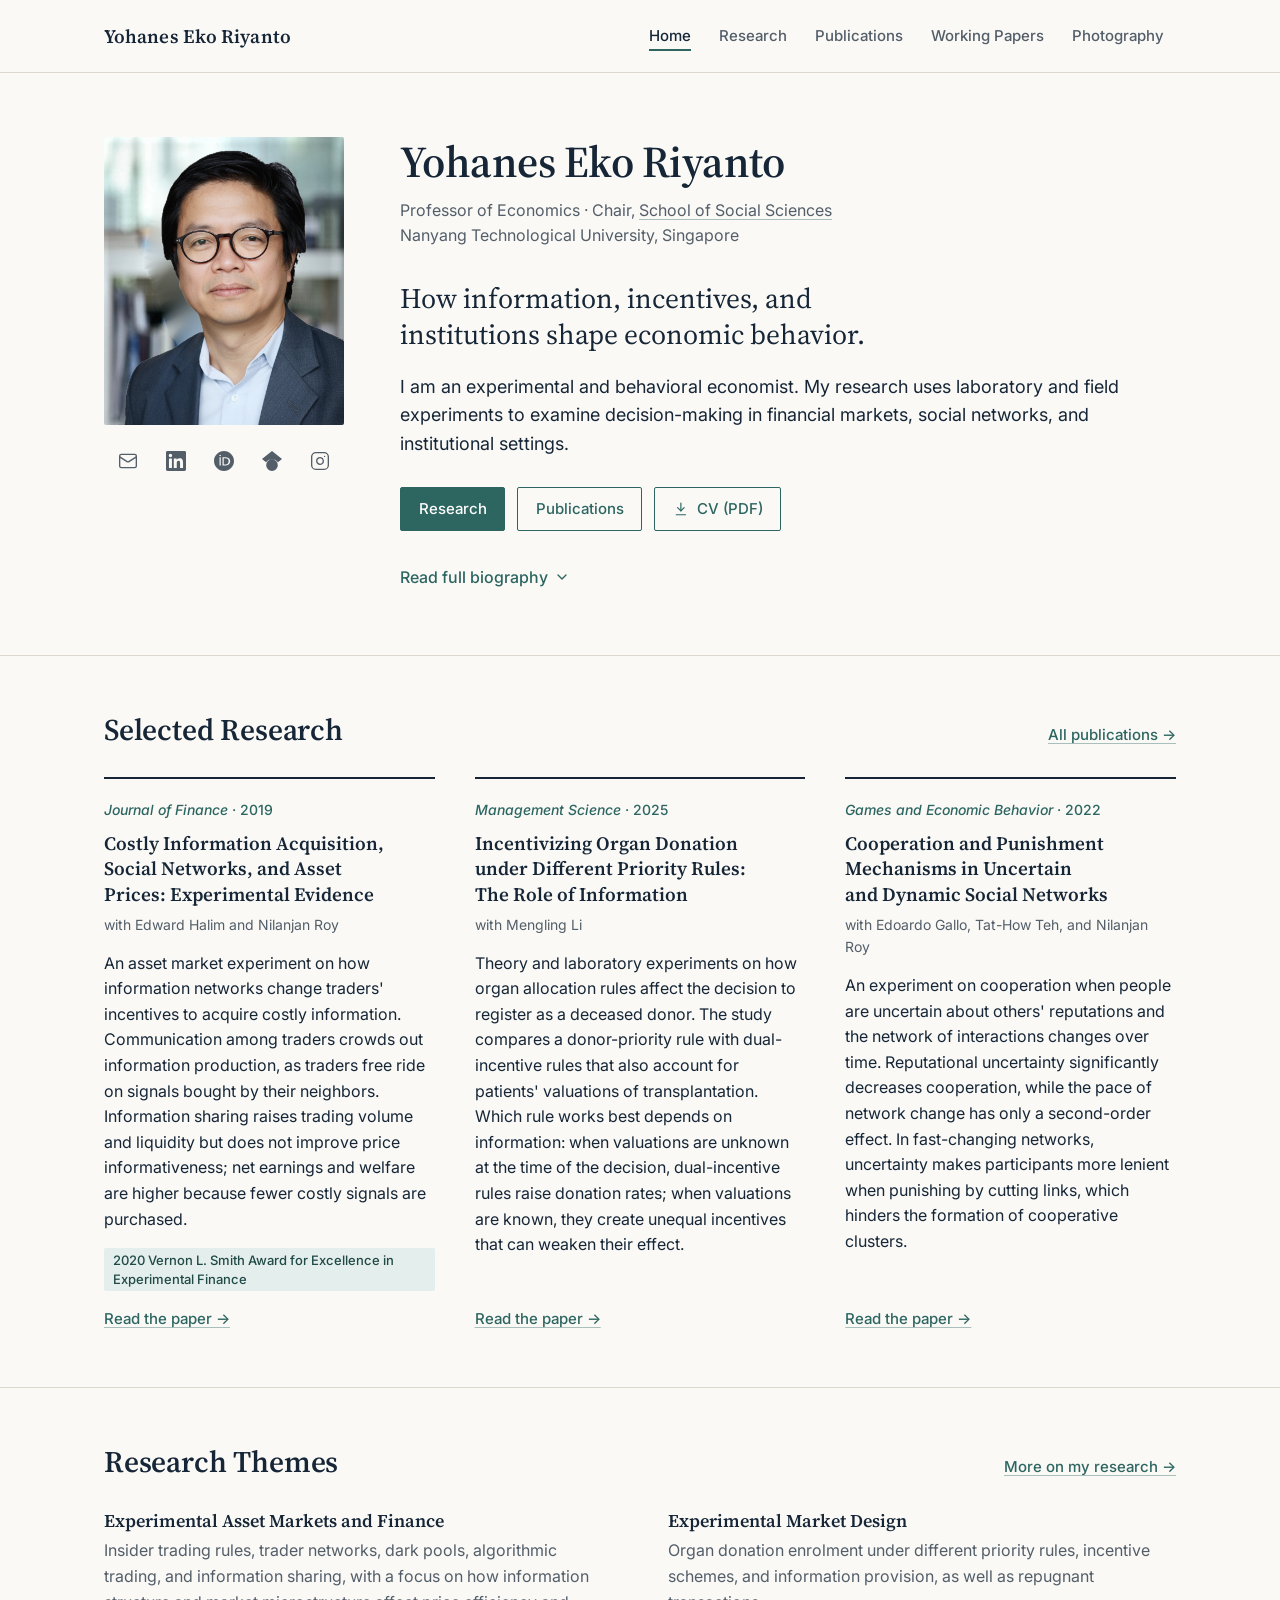
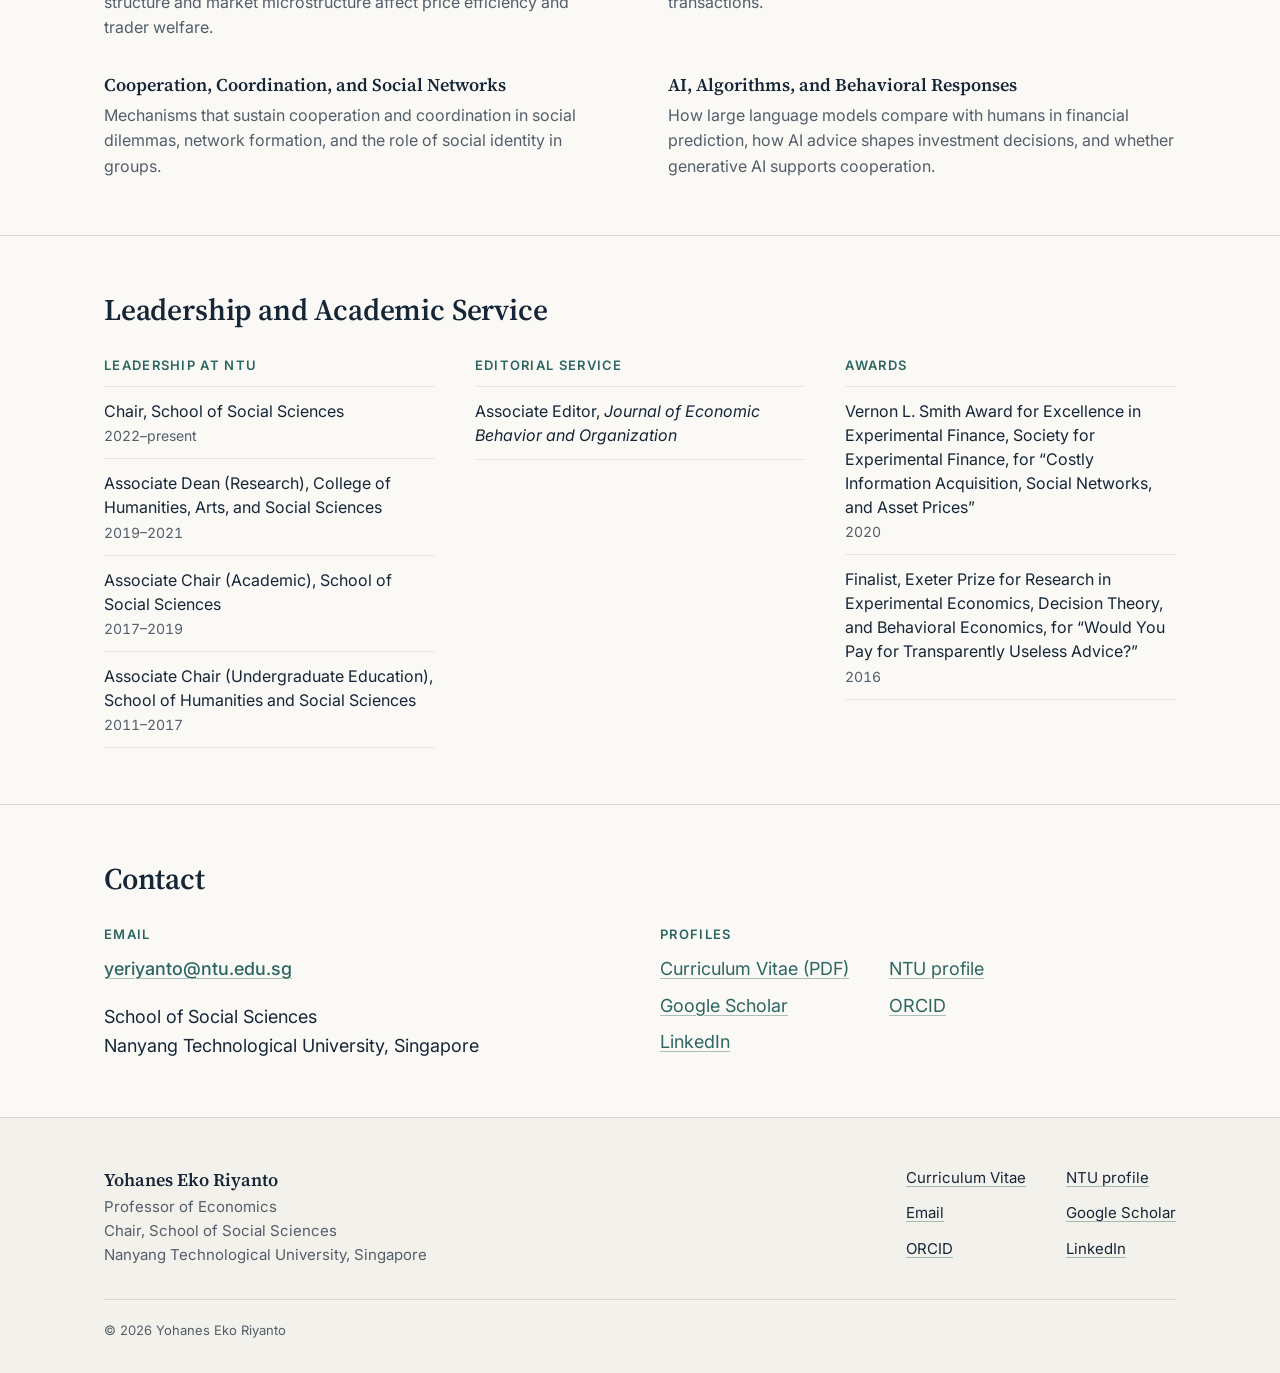
==== commit 8f8474f7: "Shorten biography opening and editorial service list on homepage" ====
--- a/index.html
+++ b/index.html
@@ -106,10 +106,7 @@
               <h2>Biography</h2>
               <p>
                 Yohanes Eko Riyanto is Professor of Economics at Nanyang Technological University, Singapore,
-                where he has served as Chair of the School of Social Sciences since 2022. He joined NTU in 2009,
-                after serving as an Assistant Professor at the National University of Singapore (2001–2009) and
-                a postdoctoral research fellow at the University of Groningen. He received his PhD in Economics
-                from KU Leuven.
+                where he serves as Chair of the School of Social Sciences.
               </p>
               <p>
                 His work has appeared in the <em>Journal of Finance</em>, <em>Management Science</em>,
@@ -242,9 +239,7 @@
           <div class="service-col">
             <h3>Editorial Service</h3>
             <ul class="entry-list">
-              <li>Associate Editor, <em>Journal of Economic Behavior and Organization</em><span class="entry-dates">2017–present</span></li>
-              <li>Associate Editor, <em>Singapore Economic Review</em><span class="entry-dates">2015–present</span></li>
-              <li>Associate Editor, <em>Journal of Economic Development</em><span class="entry-dates">2011–present</span></li>
+              <li>Associate Editor, <em>Journal of Economic Behavior and Organization</em></li>
             </ul>
           </div>
           <div class="service-col">
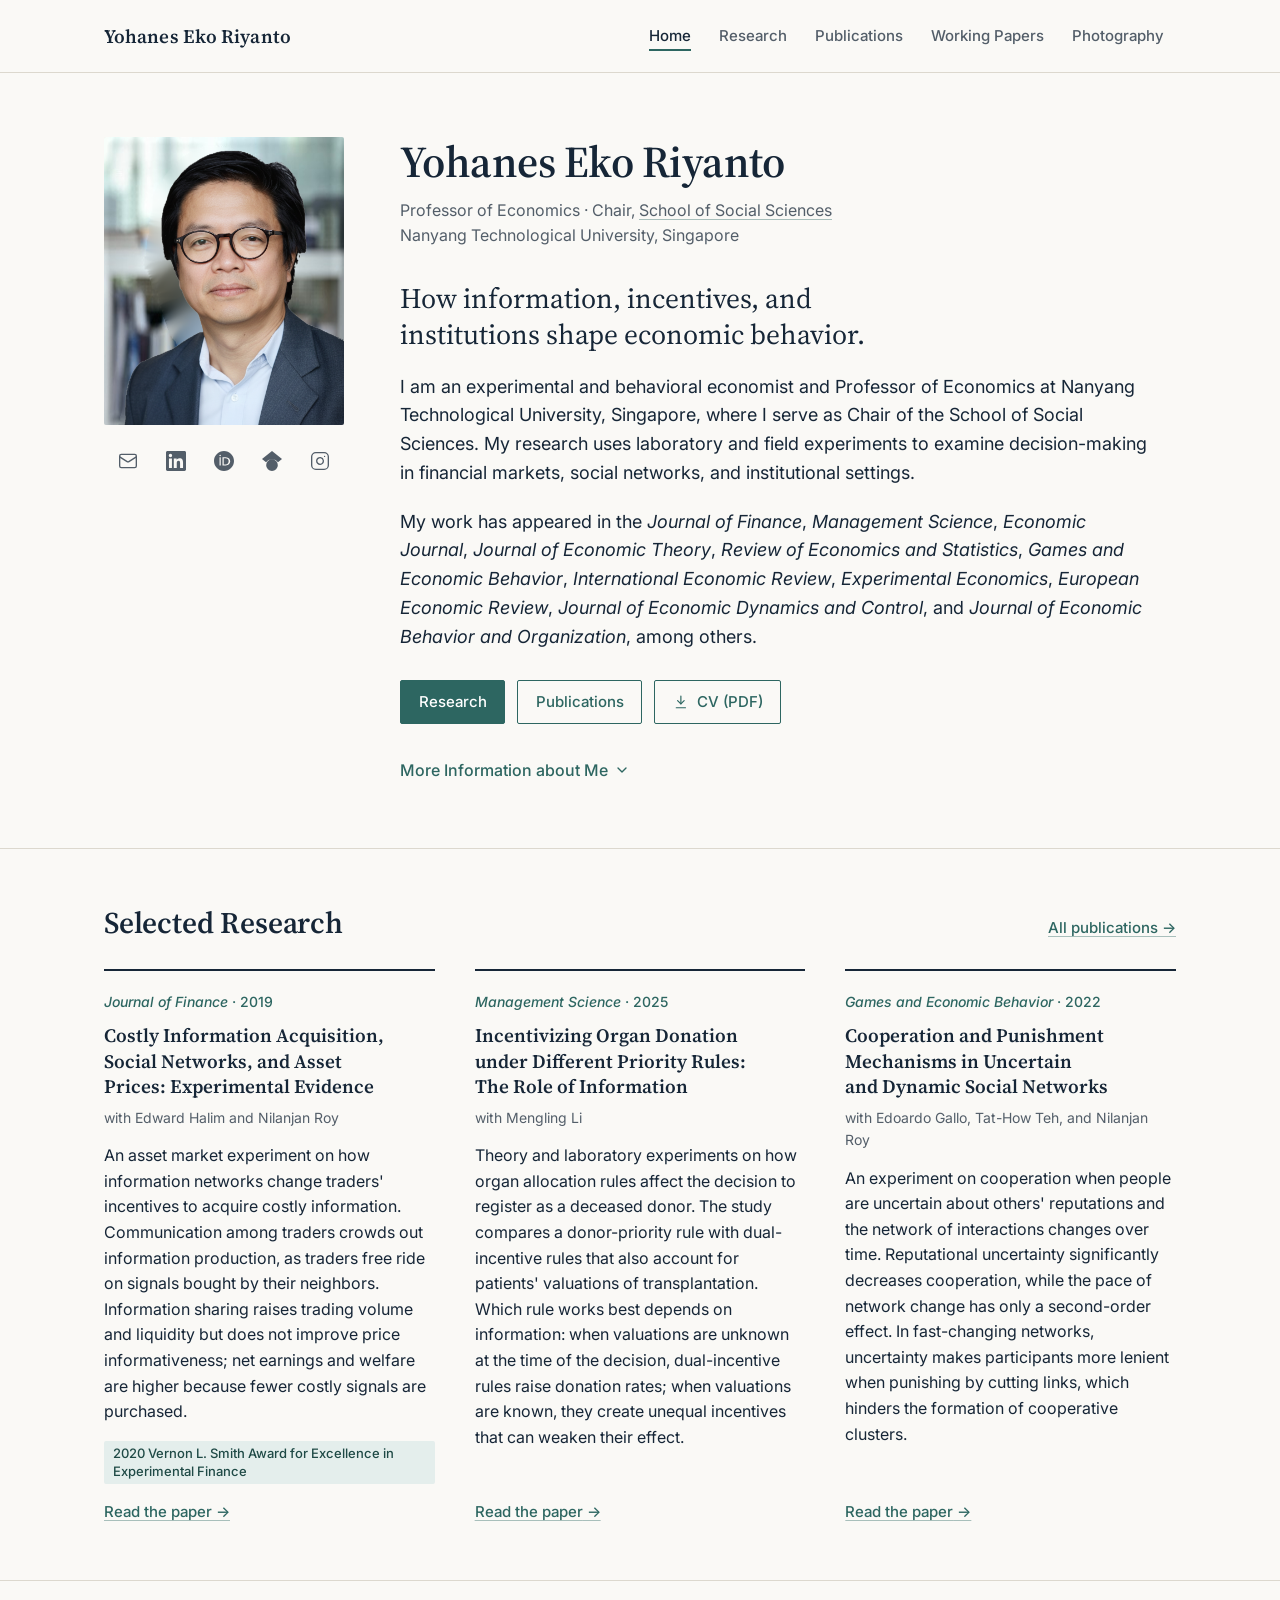
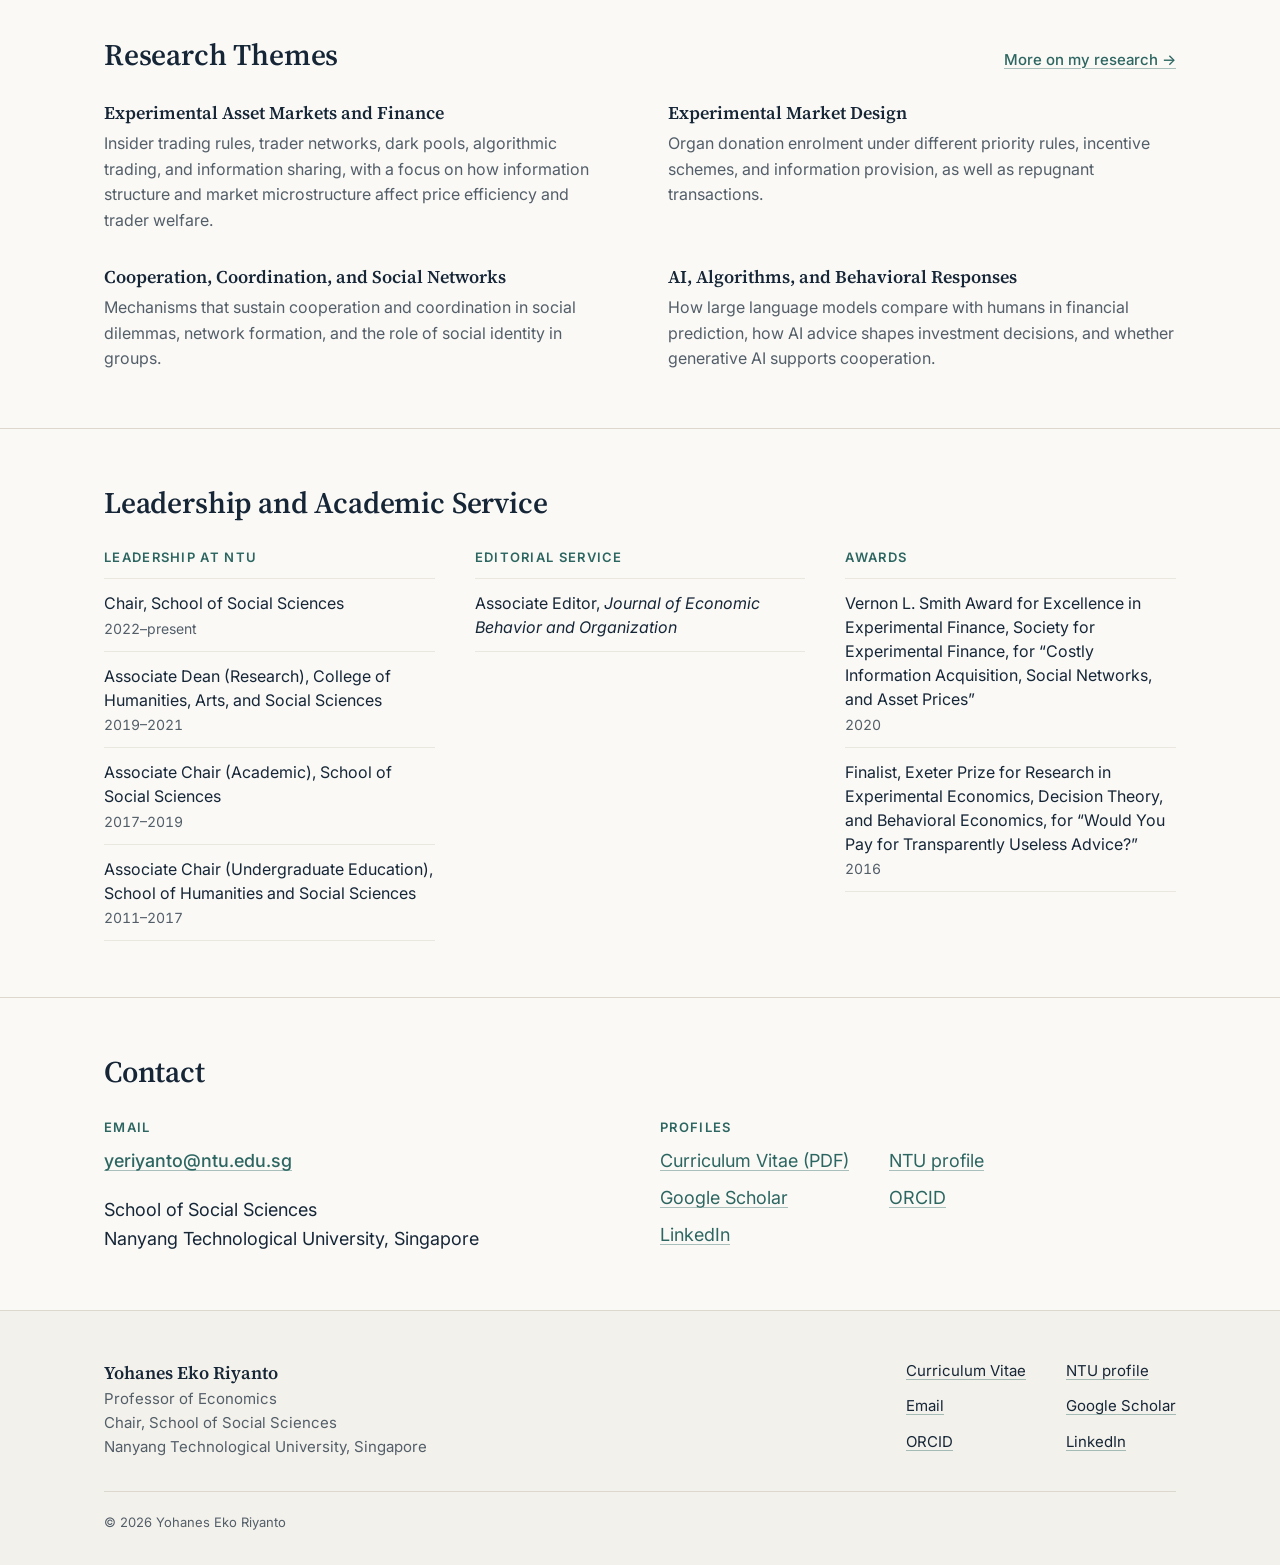
==== commit 94f36f1b: "Merge biography into first-person homepage intro; rename disclosure to More Information about Me" ====
--- a/index.html
+++ b/index.html
@@ -83,8 +83,18 @@
 
           <div class="prose">
             <p>
-              I am an experimental and behavioral economist. My research uses laboratory and field experiments
-              to examine decision-making in financial markets, social networks, and institutional settings.
+              I am an experimental and behavioral economist and Professor of Economics at Nanyang Technological
+              University, Singapore, where I serve as Chair of the School of Social Sciences. My research uses
+              laboratory and field experiments to examine decision-making in financial markets, social networks,
+              and institutional settings.
+            </p>
+            <p>
+              My work has appeared in the <em>Journal of Finance</em>, <em>Management Science</em>,
+              <em>Economic Journal</em>, <em>Journal of Economic Theory</em>,
+              <em>Review of Economics and Statistics</em>, <em>Games and Economic Behavior</em>,
+              <em>International Economic Review</em>, <em>Experimental Economics</em>,
+              <em>European Economic Review</em>, <em>Journal of Economic Dynamics and Control</em>, and
+              <em>Journal of Economic Behavior and Organization</em>, among others.
             </p>
           </div>
 
@@ -98,35 +108,22 @@
           </div>
 
           <div class="intro-bio prose">
-            <button type="button" class="text-button" data-disclosure aria-expanded="false" aria-controls="full-bio" data-open-label="Hide full biography">
-              <span class="disclosure-label">Read full biography</span>
+            <button type="button" class="text-button" data-disclosure aria-expanded="false" aria-controls="full-bio" data-open-label="Show less">
+              <span class="disclosure-label">More Information about Me</span>
               <svg viewBox="0 0 24 24" fill="none" stroke="currentColor" stroke-width="2" stroke-linecap="round" stroke-linejoin="round" aria-hidden="true"><path d="m6 9 6 6 6-6"/></svg>
             </button>
             <div class="intro-bio-panel" id="full-bio">
-              <h2>Biography</h2>
               <p>
-                Yohanes Eko Riyanto is Professor of Economics at Nanyang Technological University, Singapore,
-                where he serves as Chair of the School of Social Sciences.
-              </p>
-              <p>
-                His work has appeared in the <em>Journal of Finance</em>, <em>Management Science</em>,
-                <em>Economic Journal</em>, <em>Journal of Economic Theory</em>,
-                <em>Review of Economics and Statistics</em>, <em>Games and Economic Behavior</em>,
-                <em>International Economic Review</em>, <em>Experimental Economics</em>,
-                <em>European Economic Review</em>, <em>Journal of Economic Dynamics and Control</em>, and
-                <em>Journal of Economic Behavior and Organization</em>, among others.
-              </p>
-              <p>
-                Before becoming Chair, he served as Associate Dean (Research) of the College of Humanities, Arts,
+                Before becoming Chair, I served as Associate Dean (Research) of the College of Humanities, Arts,
                 and Social Sciences, and held several school-level positions spanning research, academic affairs,
-                and undergraduate education. He is an Associate Editor of the
-                <em>Journal of Economic Behavior and Organization</em>. His research has attracted competitive
+                and undergraduate education. I am an Associate Editor of the
+                <em>Journal of Economic Behavior and Organization</em>. My research has attracted competitive
                 funding from bodies including Singapore's National Research Foundation, Ministry of Education,
                 Economic Development Board, Temasek Lab, AI Singapore, and the Hong Kong Research Grants Council.
               </p>
               <p>
-                His teaching spans behavioral economics, experimental methods, and microeconomics. Outside the
-                classroom, he has engaged with government agencies and industry partners, including Singapore's
+                My teaching spans behavioral economics, experimental methods, and microeconomics. Outside the
+                classroom, I have engaged with government agencies and industry partners, including Singapore's
                 Land Transport Authority, Economic Development Board, and Ministry of Social and Family
                 Development, on applied research. A collaboration with ENGIE and ERI@N through the PowerZ
                 initiative explored whether information disclosure and behavioral design could encourage more
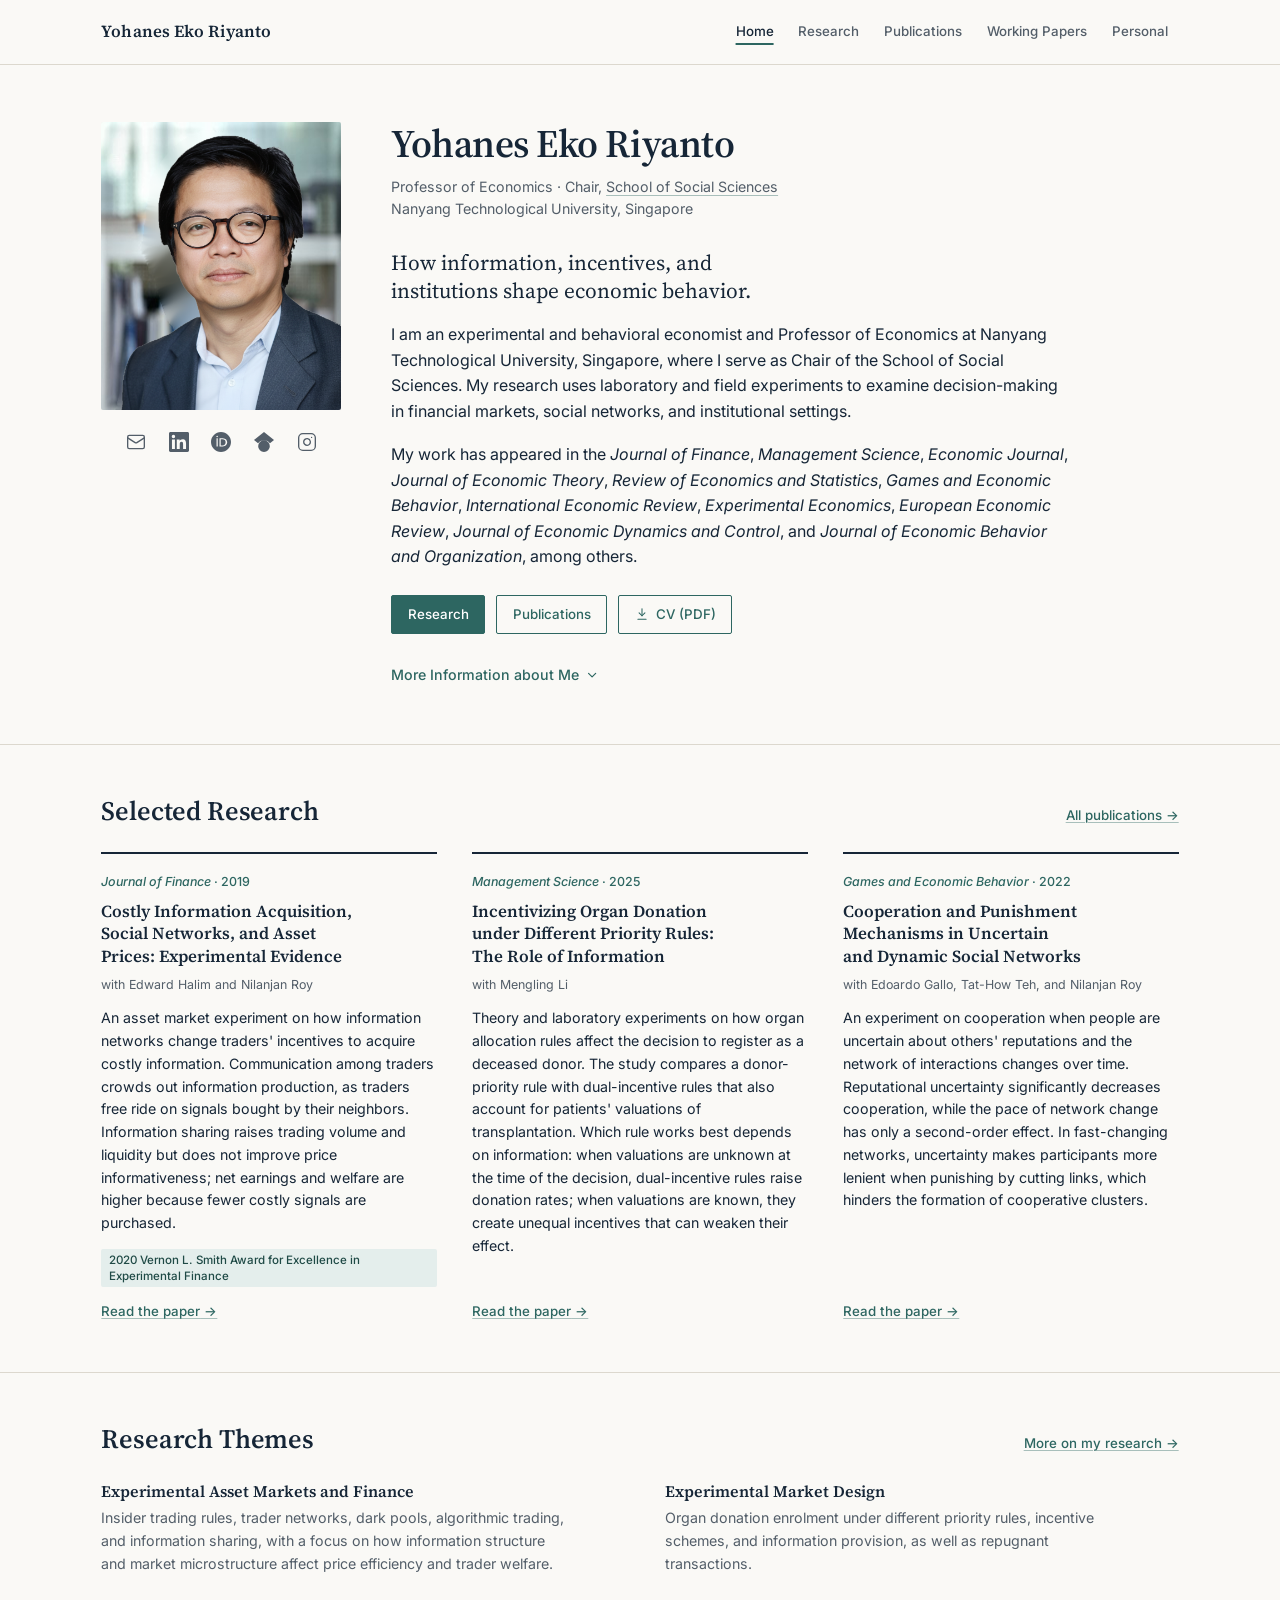
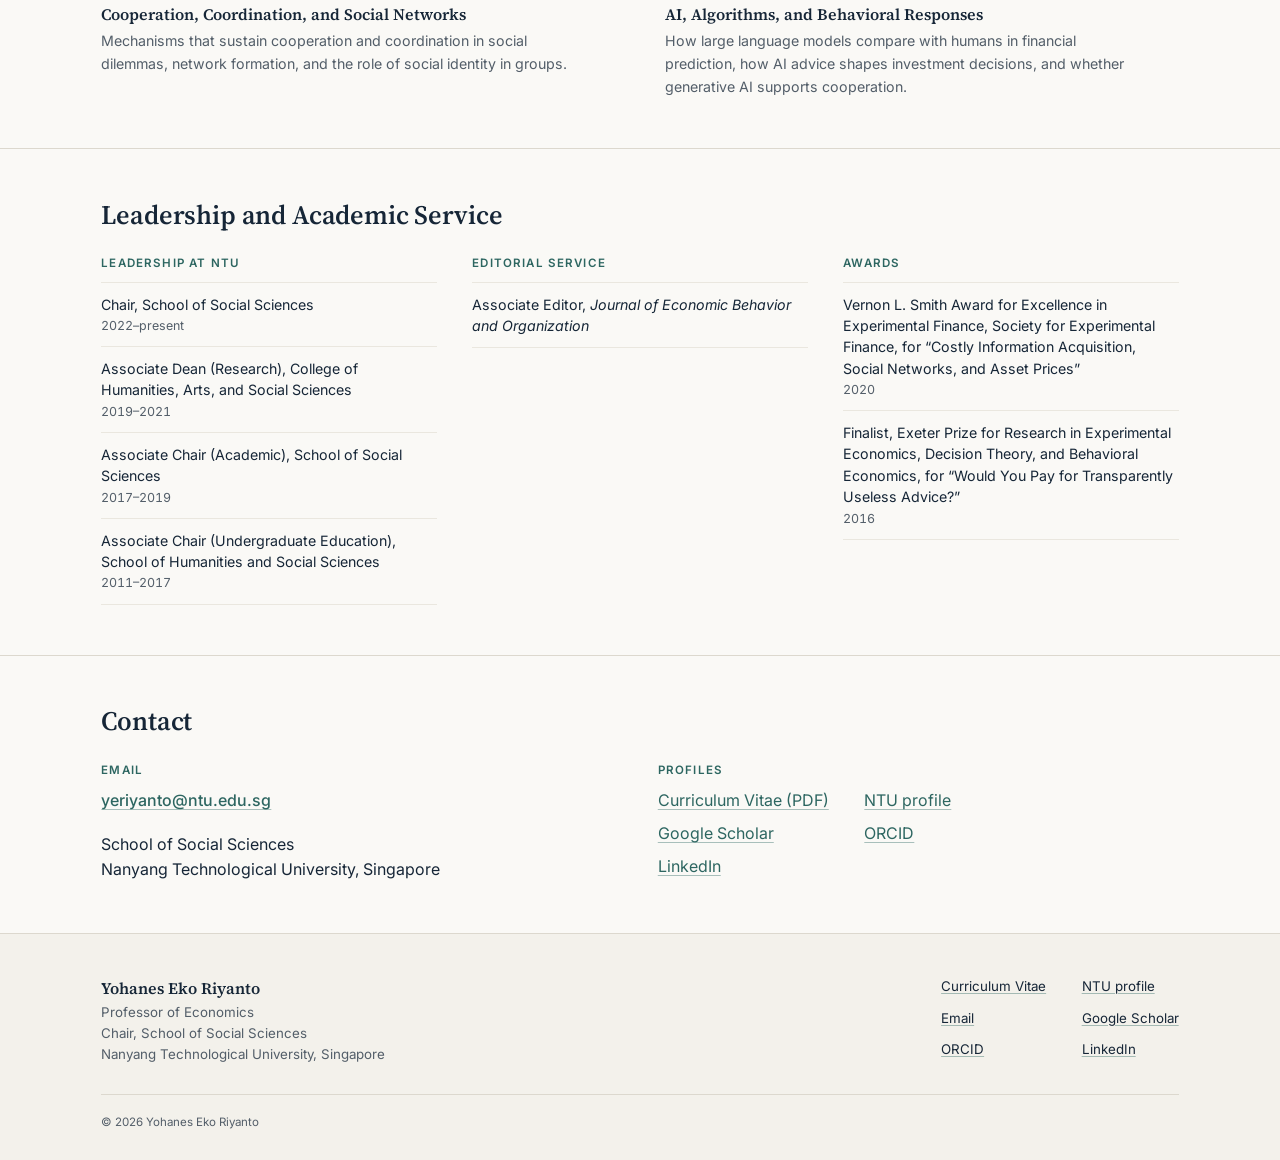
==== commit 6437ad8f: "Rename Photography nav link to Personal" ====
--- a/index.html
+++ b/index.html
@@ -29,7 +29,7 @@
           <li><a href="research.html">Research</a></li>
           <li><a href="publications.html">Publications</a></li>
           <li><a href="working-papers.html">Working Papers</a></li>
-          <li><a href="personal.html">Photography</a></li>
+          <li><a href="personal.html">Personal</a></li>
         </ul>
       </nav>
     </div>
--- a/style.css
+++ b/style.css
@@ -30,6 +30,7 @@
 *, *::before, *::after { box-sizing: border-box; }
 
 html {
+  font-size: 88.889%;
   -webkit-text-size-adjust: 100%;
   text-size-adjust: 100%;
   scroll-padding-top: calc(var(--header-h) + 1.5rem);
@@ -367,7 +368,7 @@
   text-wrap: balance;
   margin: 0 0 1.25rem;
   font-family: var(--font-serif);
-  font-size: clamp(1.375rem, 1.15rem + 0.8vw, 1.75rem);
+  font-size: clamp(1.25rem, 1.1rem + 0.5vw, 1.5rem);
   font-weight: 400;
   line-height: 1.3;
   color: var(--ink);
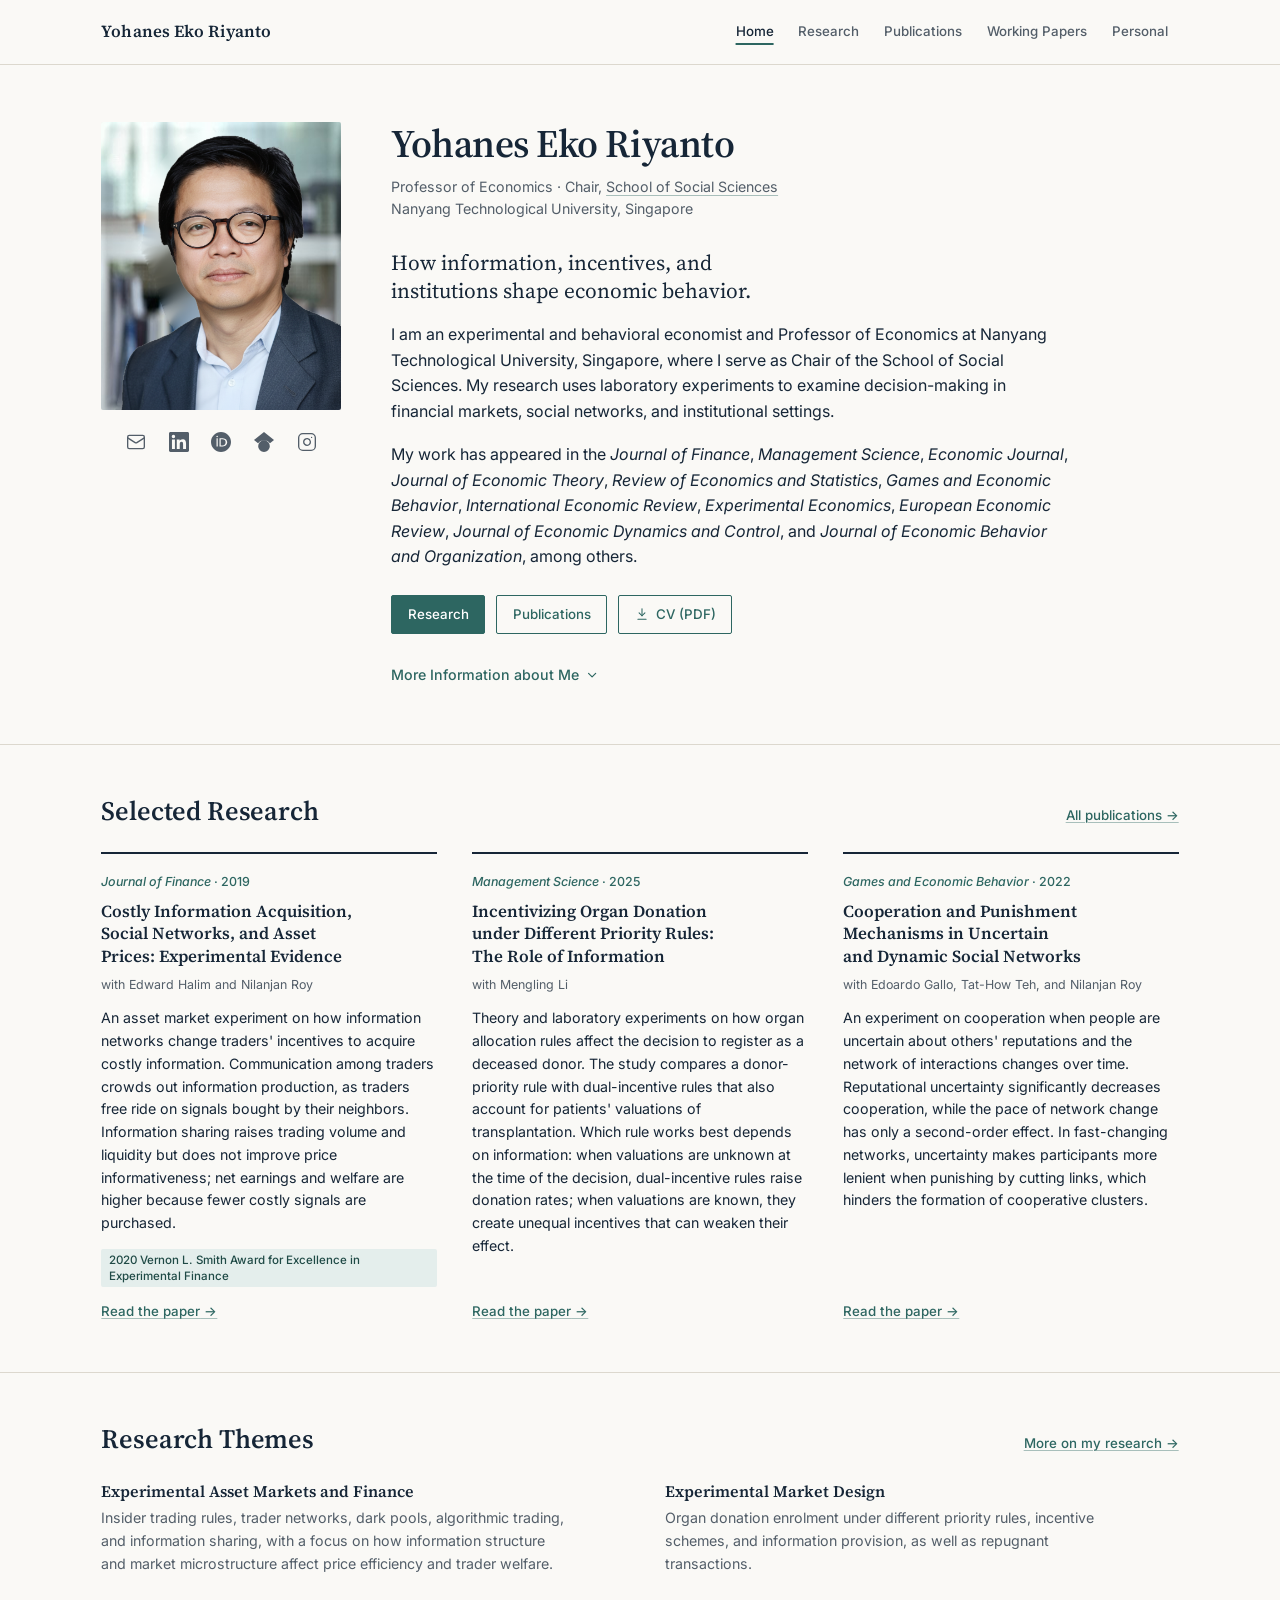
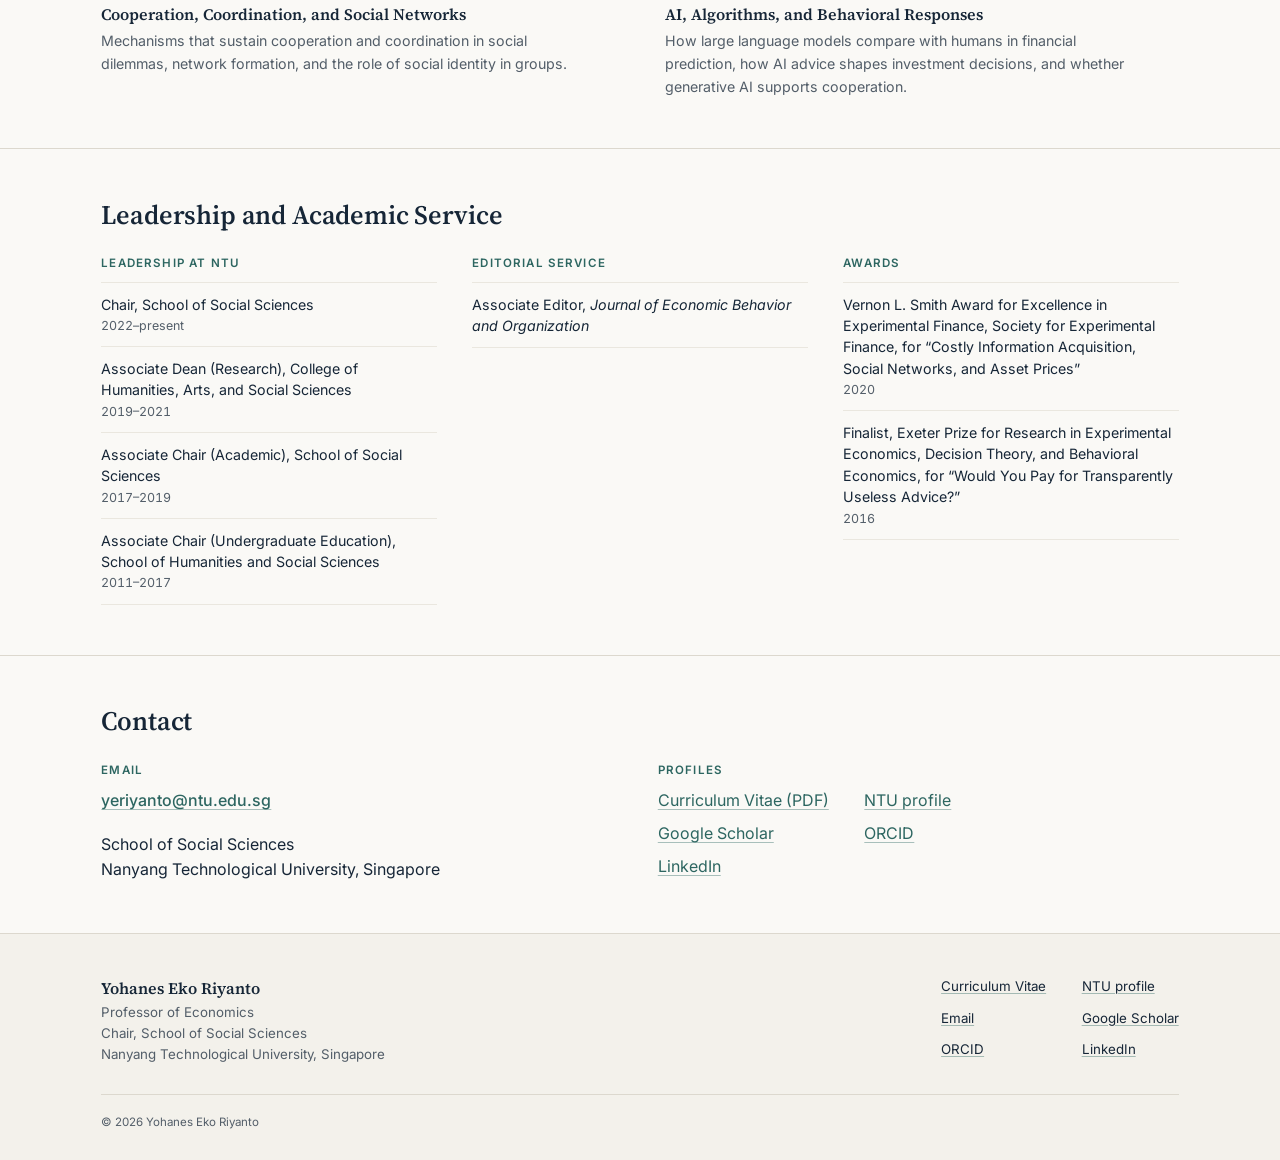
==== commit 5ed72516: "Describe research as laboratory experiments on homepage" ====
--- a/index.html
+++ b/index.html
@@ -3,7 +3,7 @@
 <head>
   <meta charset="UTF-8" />
   <meta name="viewport" content="width=device-width, initial-scale=1.0" />
-  <meta name="description" content="Yohanes Eko Riyanto is Professor of Economics and Chair of the School of Social Sciences at Nanyang Technological University, Singapore. He studies how information, incentives, and institutions shape economic behavior using laboratory and field experiments." />
+  <meta name="description" content="Yohanes Eko Riyanto is Professor of Economics and Chair of the School of Social Sciences at Nanyang Technological University, Singapore. He studies how information, incentives, and institutions shape economic behavior using laboratory experiments." />
   <meta name="theme-color" content="#FAF9F6" />
   <title>Yohanes Eko Riyanto | Professor of Economics, NTU Singapore</title>
   <script>document.documentElement.classList.add('js');</script>
@@ -85,7 +85,7 @@
             <p>
               I am an experimental and behavioral economist and Professor of Economics at Nanyang Technological
               University, Singapore, where I serve as Chair of the School of Social Sciences. My research uses
-              laboratory and field experiments to examine decision-making in financial markets, social networks,
+              laboratory experiments to examine decision-making in financial markets, social networks,
               and institutional settings.
             </p>
             <p>
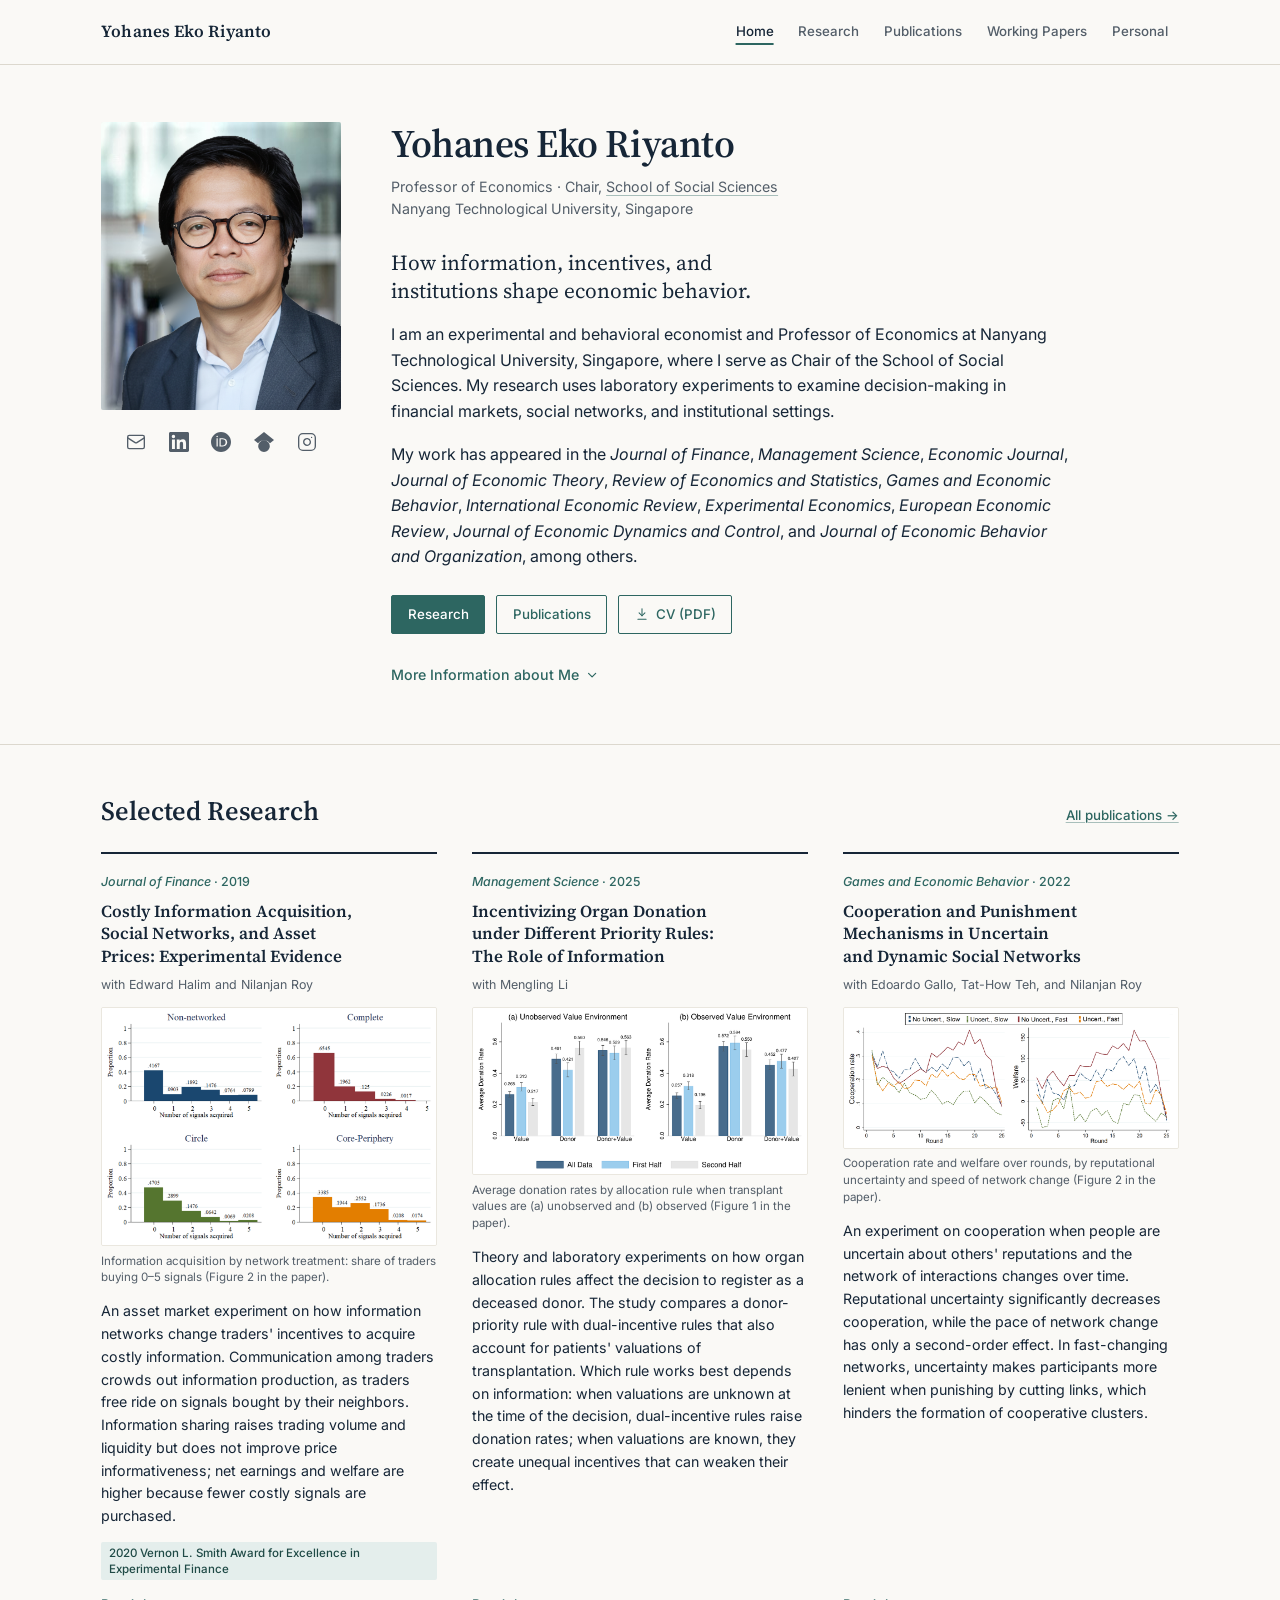
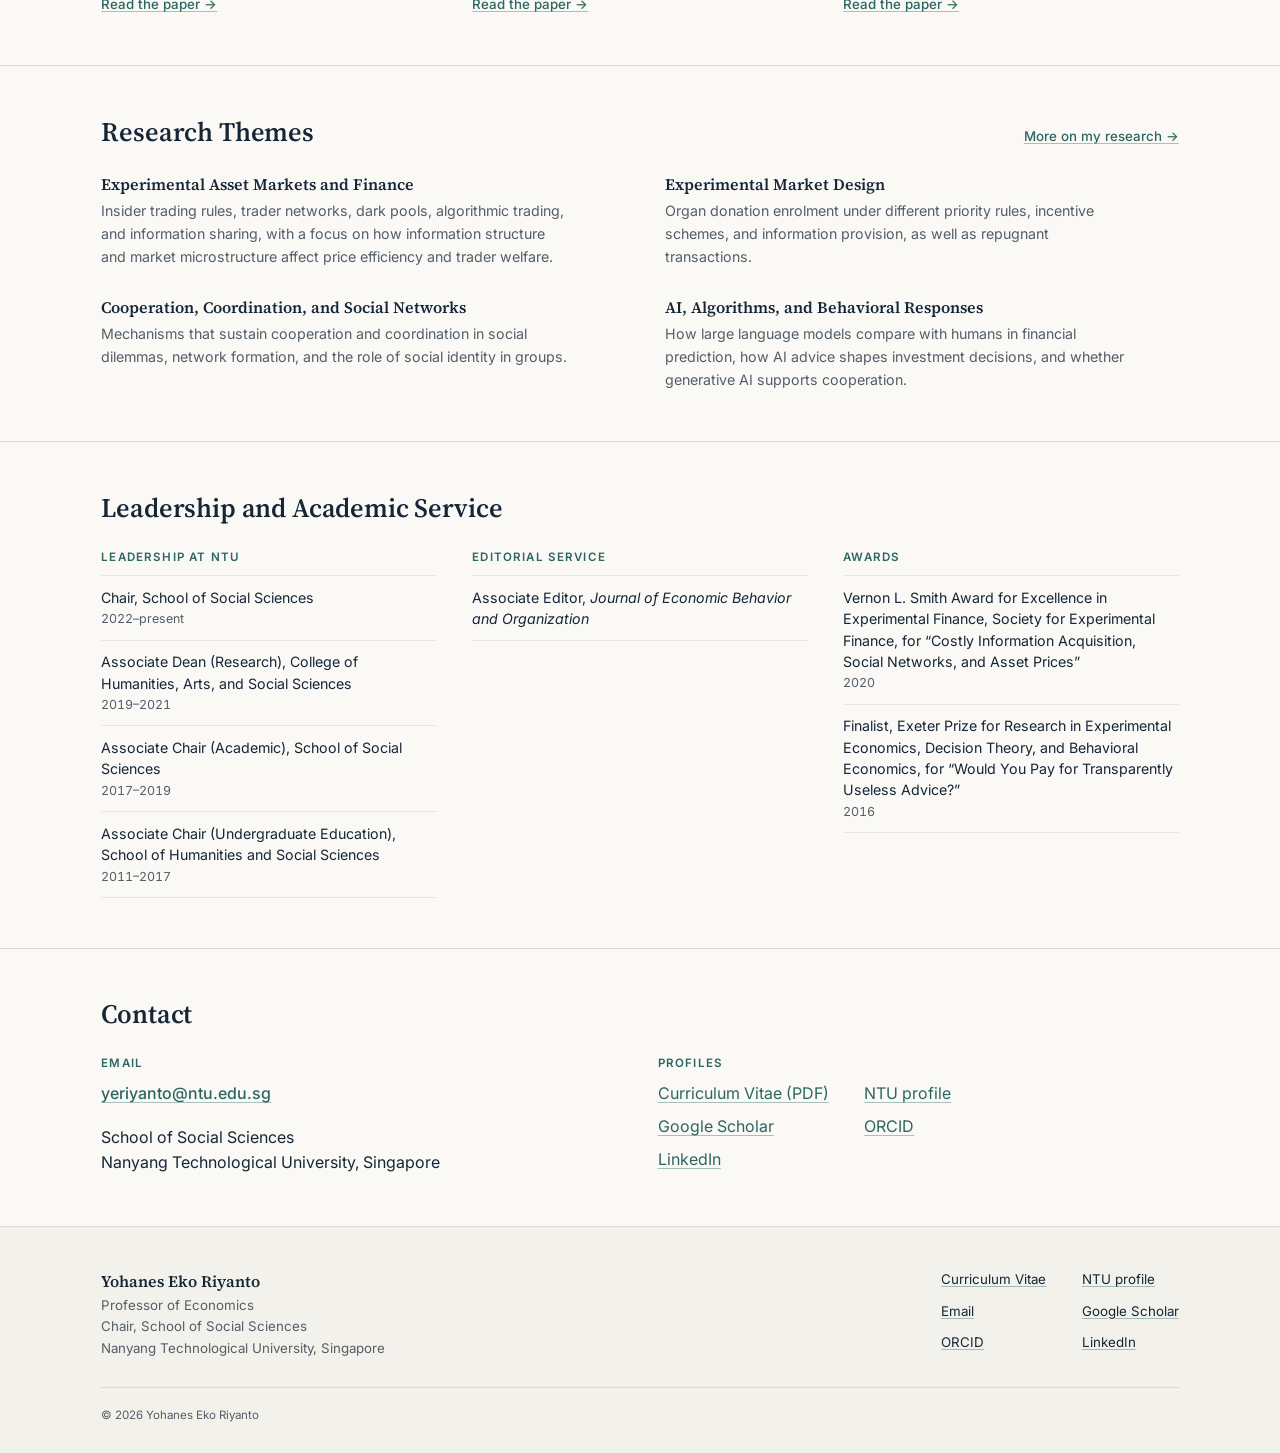
==== commit f0fee90a: "Add key result figures to selected research on homepage" ====
--- a/index.html
+++ b/index.html
@@ -149,6 +149,12 @@
             <p class="selected-venue"><cite>Journal of Finance</cite> · 2019</p>
             <h3>Costly Information Acquisition, Social Networks, and Asset Prices: Experimental Evidence</h3>
             <p class="selected-authors">with Edward Halim and Nilanjan Roy</p>
+            <figure class="selected-fig">
+              <a href="images/research/jf2019-fig2.png" target="_blank" rel="noopener noreferrer">
+                <img src="images/research/jf2019-fig2.png" alt="Four histograms of the number of signals traders acquired, by network treatment. In the complete network, 65 percent of traders acquired no signal, compared with 42 percent without a network." width="1200" height="853" loading="lazy" />
+              </a>
+              <figcaption>Information acquisition by network treatment: share of traders buying 0–5 signals (Figure 2 in the paper).</figcaption>
+            </figure>
             <p class="selected-summary">
               An asset market experiment on how information networks change traders' incentives to acquire
               costly information. Communication among traders crowds out information production, as traders
@@ -164,6 +170,12 @@
             <p class="selected-venue"><cite>Management Science</cite> · 2025</p>
             <h3>Incentivizing Organ Donation under Different Priority Rules: The Role of Information</h3>
             <p class="selected-authors">with Mengling Li</p>
+            <figure class="selected-fig">
+              <a href="images/research/mnsc2025-fig1.png" target="_blank" rel="noopener noreferrer">
+                <img src="images/research/mnsc2025-fig1.png" alt="Bar charts of average donation rates under the Value, Donor, and Donor+Value allocation rules. When values are unobserved, Donor+Value has the highest rate; when values are observed, Donor has the highest rate." width="1200" height="597" loading="lazy" />
+              </a>
+              <figcaption>Average donation rates by allocation rule when transplant values are (a) unobserved and (b) observed (Figure 1 in the paper).</figcaption>
+            </figure>
             <p class="selected-summary">
               Theory and laboratory experiments on how organ allocation rules affect the decision to register as
               a deceased donor. The study compares a donor-priority rule with dual-incentive rules that also
@@ -178,6 +190,12 @@
             <p class="selected-venue"><cite>Games and Economic Behavior</cite> · 2022</p>
             <h3>Cooperation and Punishment Mechanisms in Uncertain and Dynamic Social Networks</h3>
             <p class="selected-authors">with Edoardo Gallo, Tat-How Teh, and Nilanjan Roy</p>
+            <figure class="selected-fig">
+              <a href="images/research/geb2022-fig2.png" target="_blank" rel="noopener noreferrer">
+                <img src="images/research/geb2022-fig2.png" alt="Line charts of cooperation rate and welfare over 25 rounds in four treatments. Both are lower with reputational uncertainty, and highest with no uncertainty and fast network updating." width="1200" height="503" loading="lazy" />
+              </a>
+              <figcaption>Cooperation rate and welfare over rounds, by reputational uncertainty and speed of network change (Figure 2 in the paper).</figcaption>
+            </figure>
             <p class="selected-summary">
               An experiment on cooperation when people are uncertain about others' reputations and the network
               of interactions changes over time. Reputational uncertainty significantly decreases cooperation,
--- a/style.css
+++ b/style.css
@@ -413,6 +413,21 @@
 .selected-venue cite { font-style: italic; }
 .selected-item h3 { margin: 0 0 0.4rem; font-size: 1.1875rem; line-height: 1.35; }
 .selected-authors { margin: 0 0 0.9rem; font-size: 0.875rem; color: var(--muted); }
+.selected-fig { margin: 0 0 1rem; }
+.selected-fig a { display: block; }
+.selected-fig img {
+  width: 100%;
+  height: auto;
+  background: #fff;
+  border: 1px solid var(--rule-soft);
+  border-radius: var(--radius);
+}
+.selected-fig figcaption {
+  margin-top: 0.45rem;
+  font-size: 0.8125rem;
+  line-height: 1.45;
+  color: var(--muted);
+}
 .selected-item p.selected-summary { margin: 0 0 1rem; font-size: 1rem; line-height: 1.6; }
 .selected-item .pub-badge { align-self: flex-start; margin: 0 0 1rem; }
 .selected-link { margin-top: auto; font-size: 0.9375rem; font-weight: 500; }
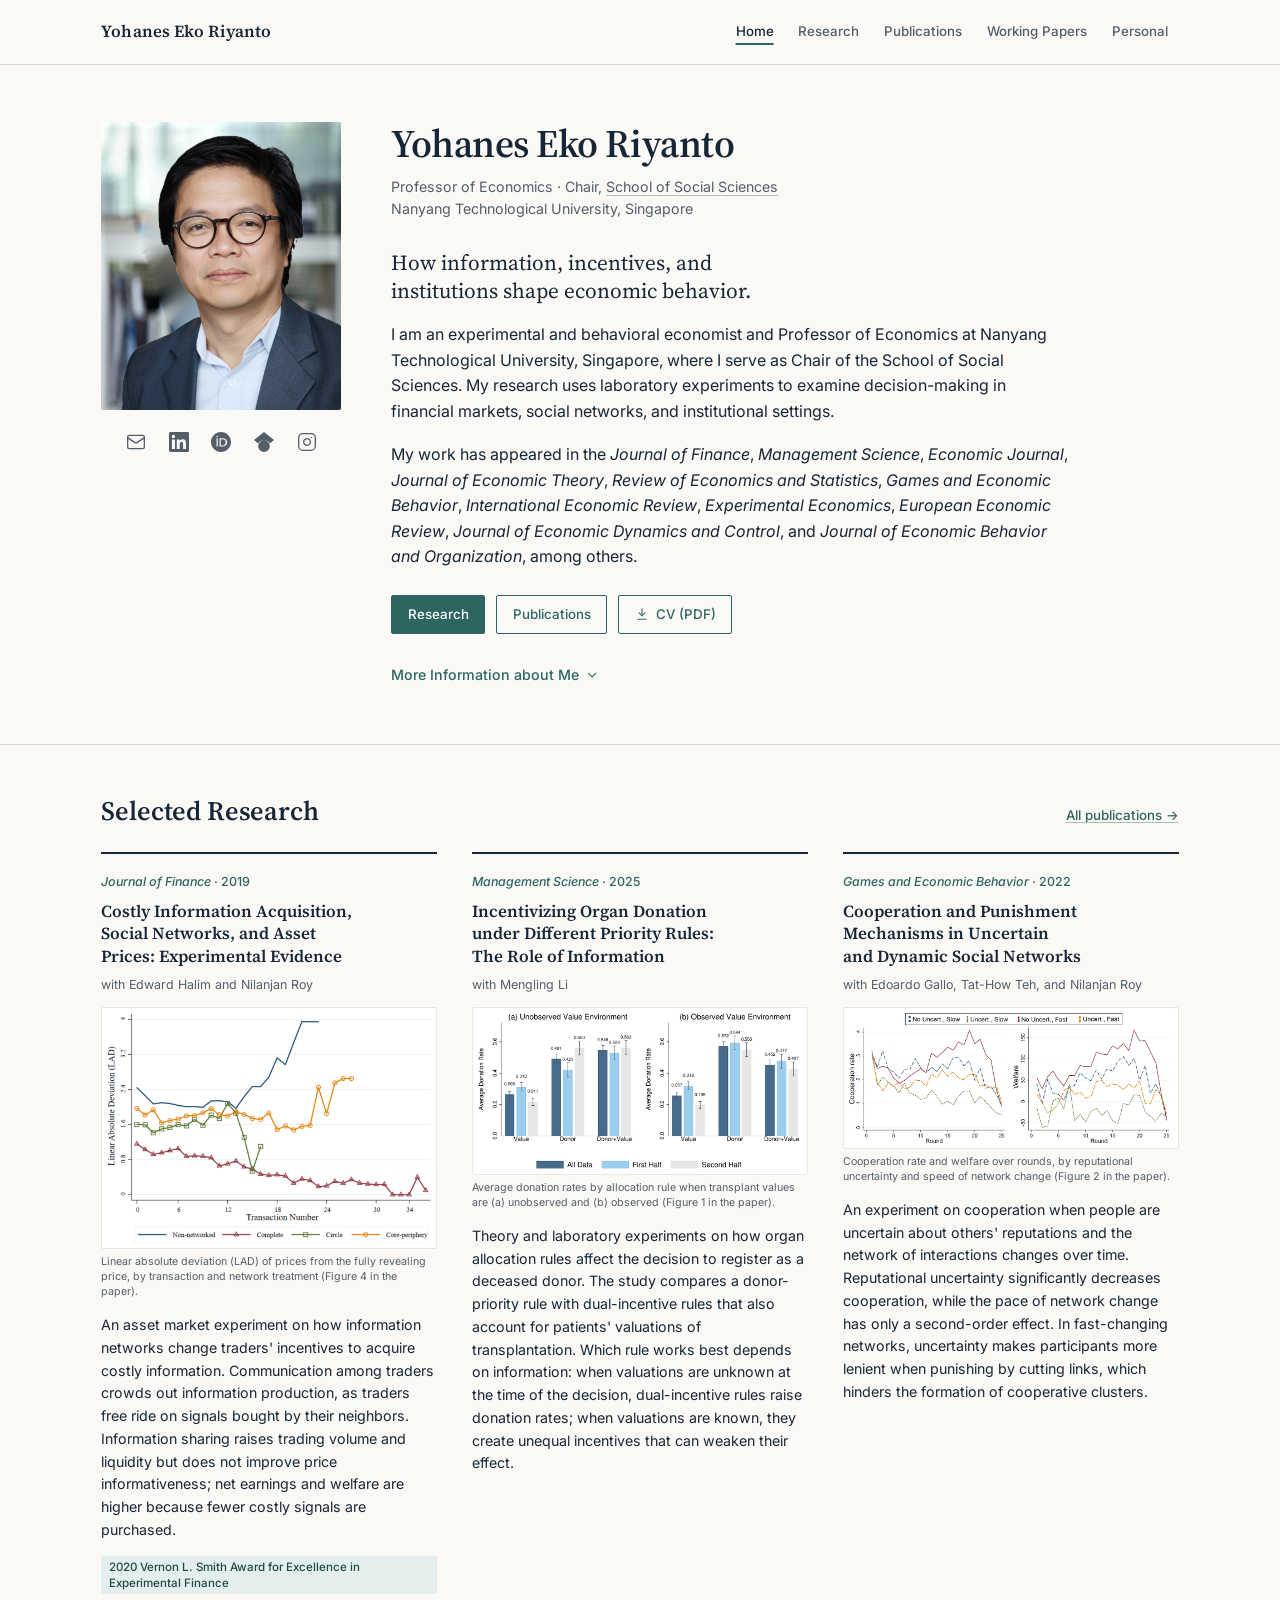
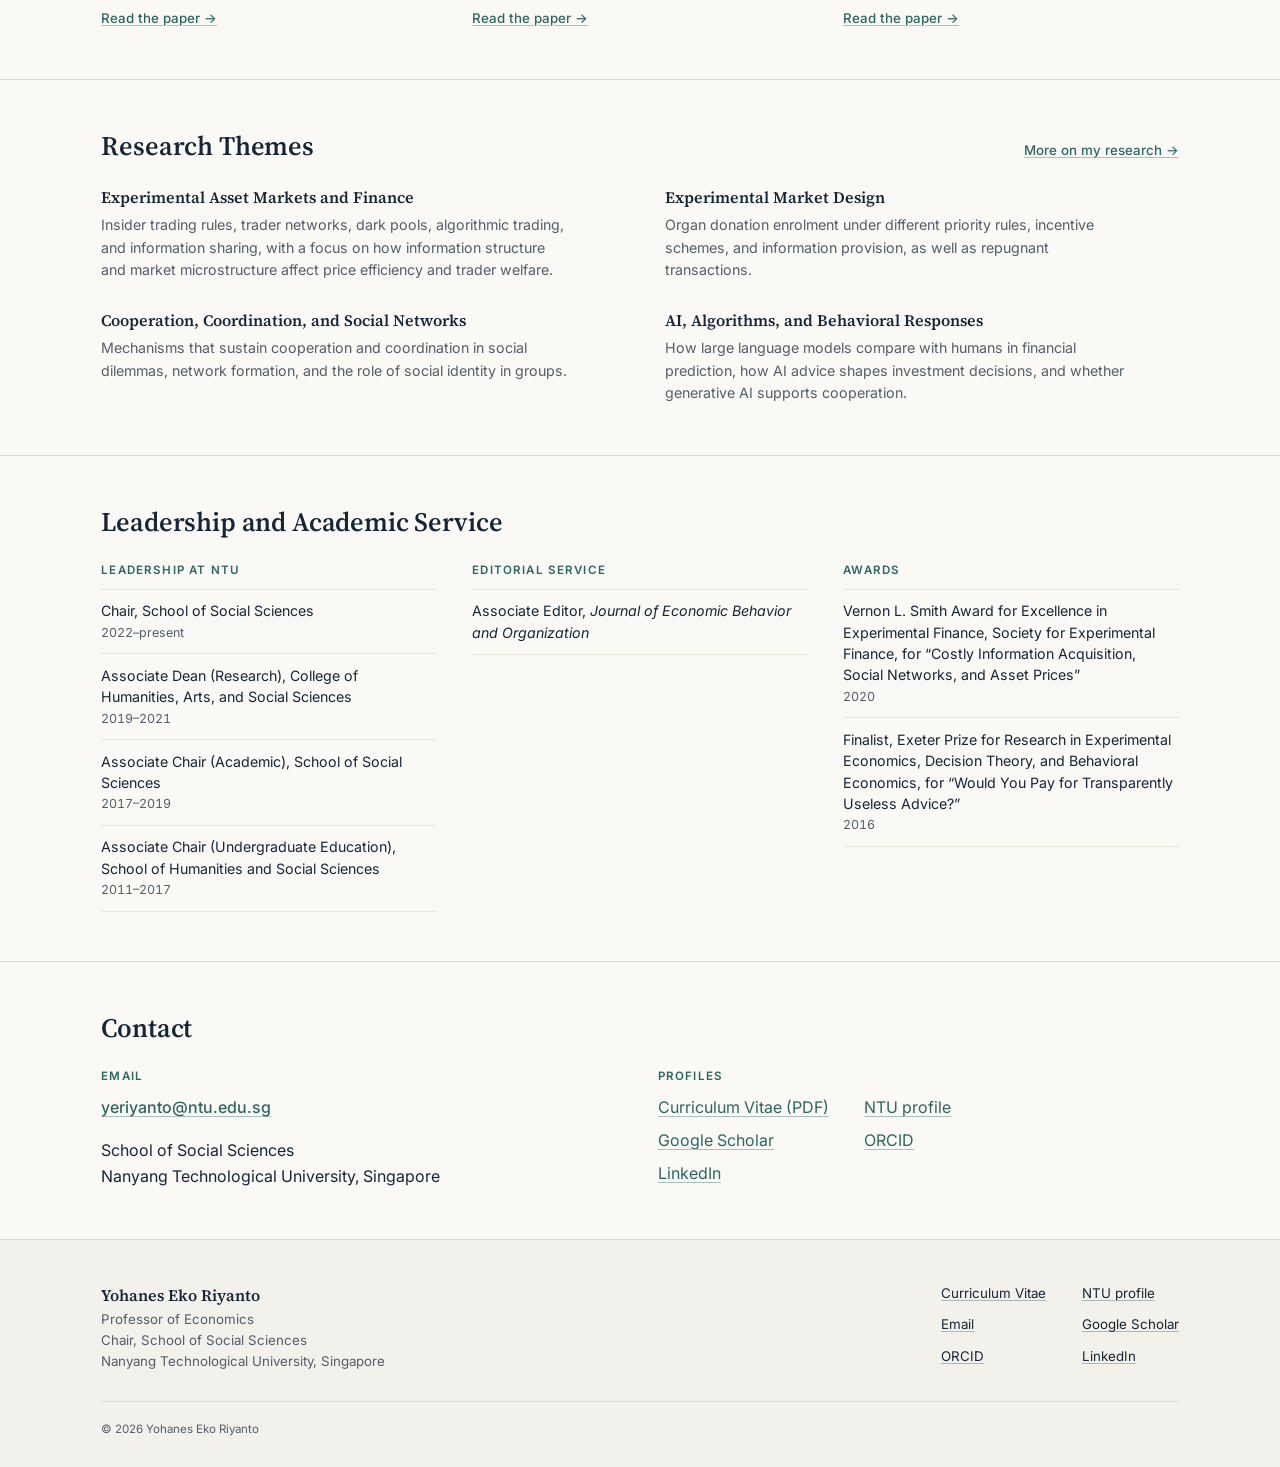
==== commit 5bc9f21d: "Use JF Figure 4 (LAD) for selected research; smaller figure captions" ====
--- a/index.html
+++ b/index.html
@@ -150,10 +150,10 @@
             <h3>Costly Information Acquisition, Social Networks, and Asset Prices: Experimental Evidence</h3>
             <p class="selected-authors">with Edward Halim and Nilanjan Roy</p>
             <figure class="selected-fig">
-              <a href="images/research/jf2019-fig2.png" target="_blank" rel="noopener noreferrer">
-                <img src="images/research/jf2019-fig2.png" alt="Four histograms of the number of signals traders acquired, by network treatment. In the complete network, 65 percent of traders acquired no signal, compared with 42 percent without a network." width="1200" height="853" loading="lazy" />
-              </a>
-              <figcaption>Information acquisition by network treatment: share of traders buying 0–5 signals (Figure 2 in the paper).</figcaption>
+              <a href="images/research/jf2019-fig4.png" target="_blank" rel="noopener noreferrer">
+                <img src="images/research/jf2019-fig4.png" alt="Line chart of the linear absolute deviation of prices from the fully revealing price across transactions, by network treatment. Deviation falls toward zero in the complete network and rises in the non-networked markets." width="1200" height="864" loading="lazy" />
+              </a>
+              <figcaption>Linear absolute deviation (LAD) of prices from the fully revealing price, by transaction and network treatment (Figure 4 in the paper).</figcaption>
             </figure>
             <p class="selected-summary">
               An asset market experiment on how information networks change traders' incentives to acquire
--- a/style.css
+++ b/style.css
@@ -423,9 +423,9 @@
   border-radius: var(--radius);
 }
 .selected-fig figcaption {
-  margin-top: 0.45rem;
-  font-size: 0.8125rem;
-  line-height: 1.45;
+  margin-top: 0.4rem;
+  font-size: 0.75rem;
+  line-height: 1.4;
   color: var(--muted);
 }
 .selected-item p.selected-summary { margin: 0 0 1rem; font-size: 1rem; line-height: 1.6; }
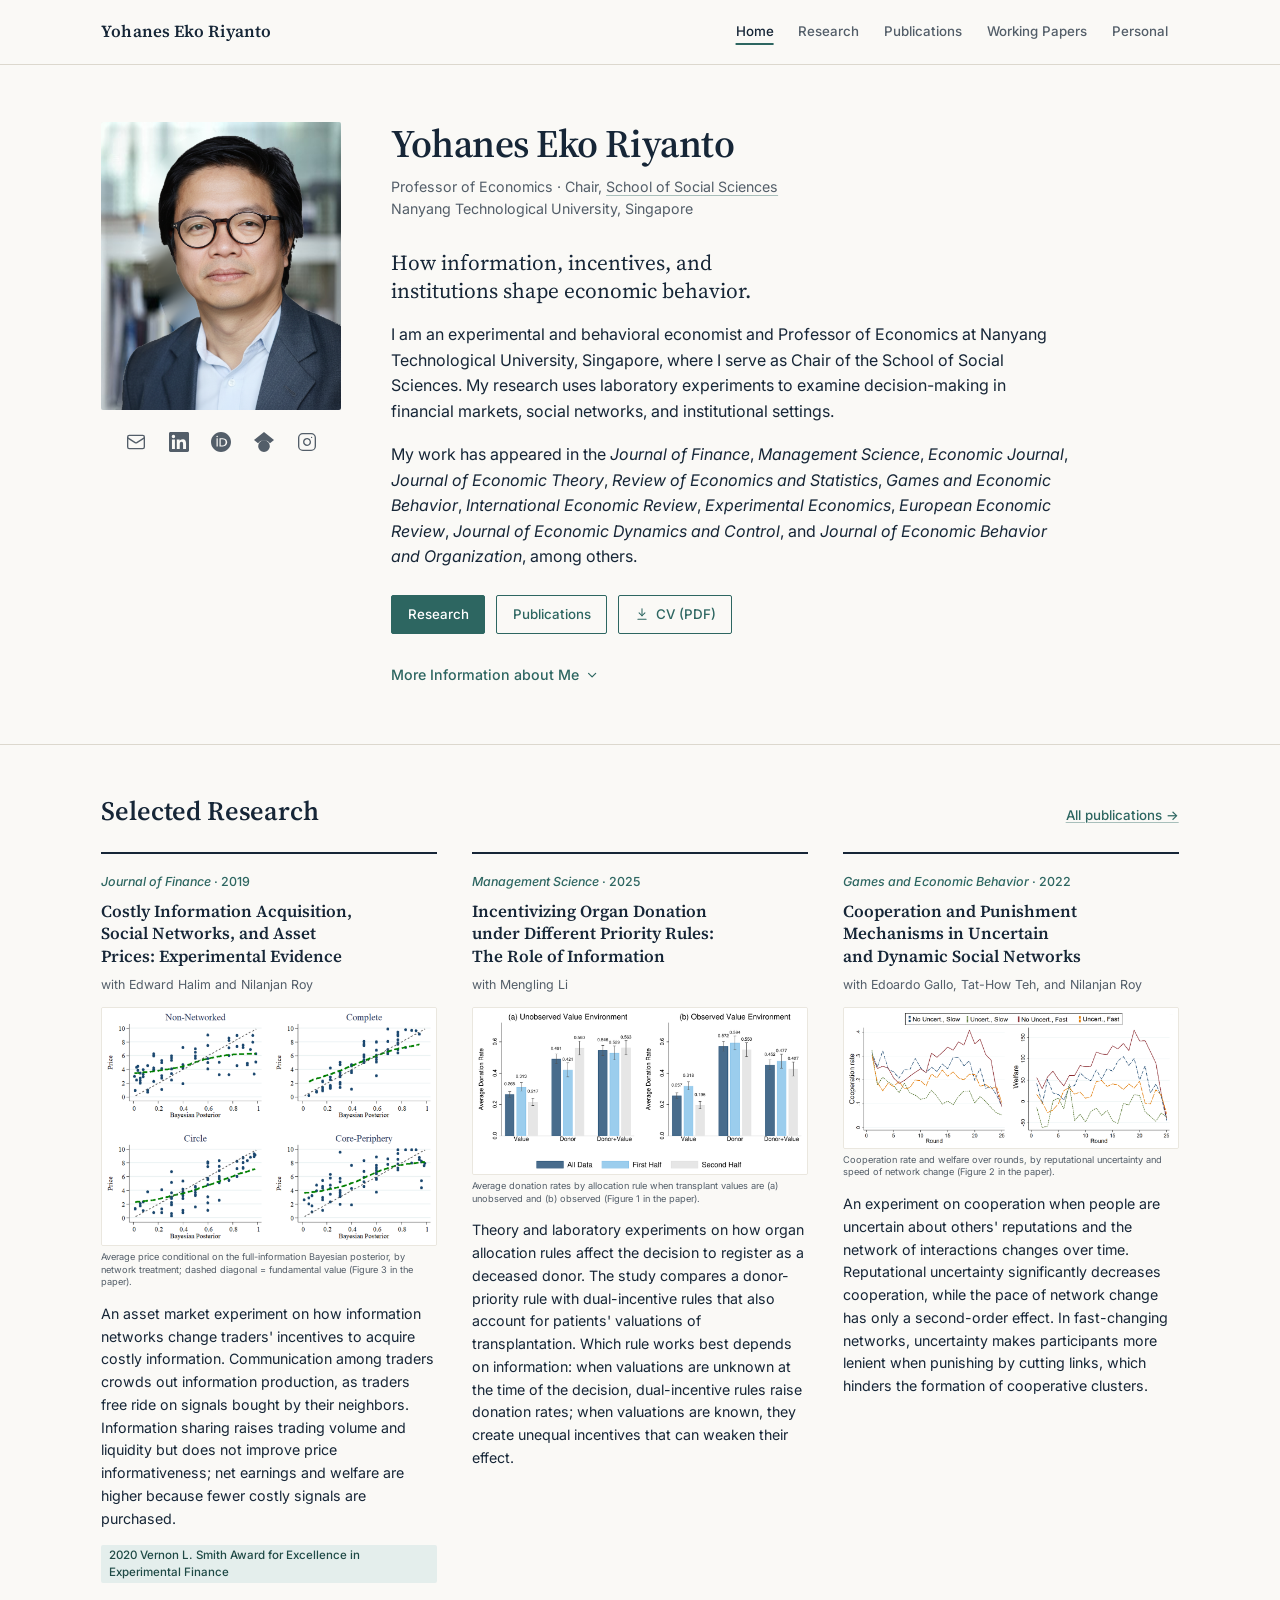
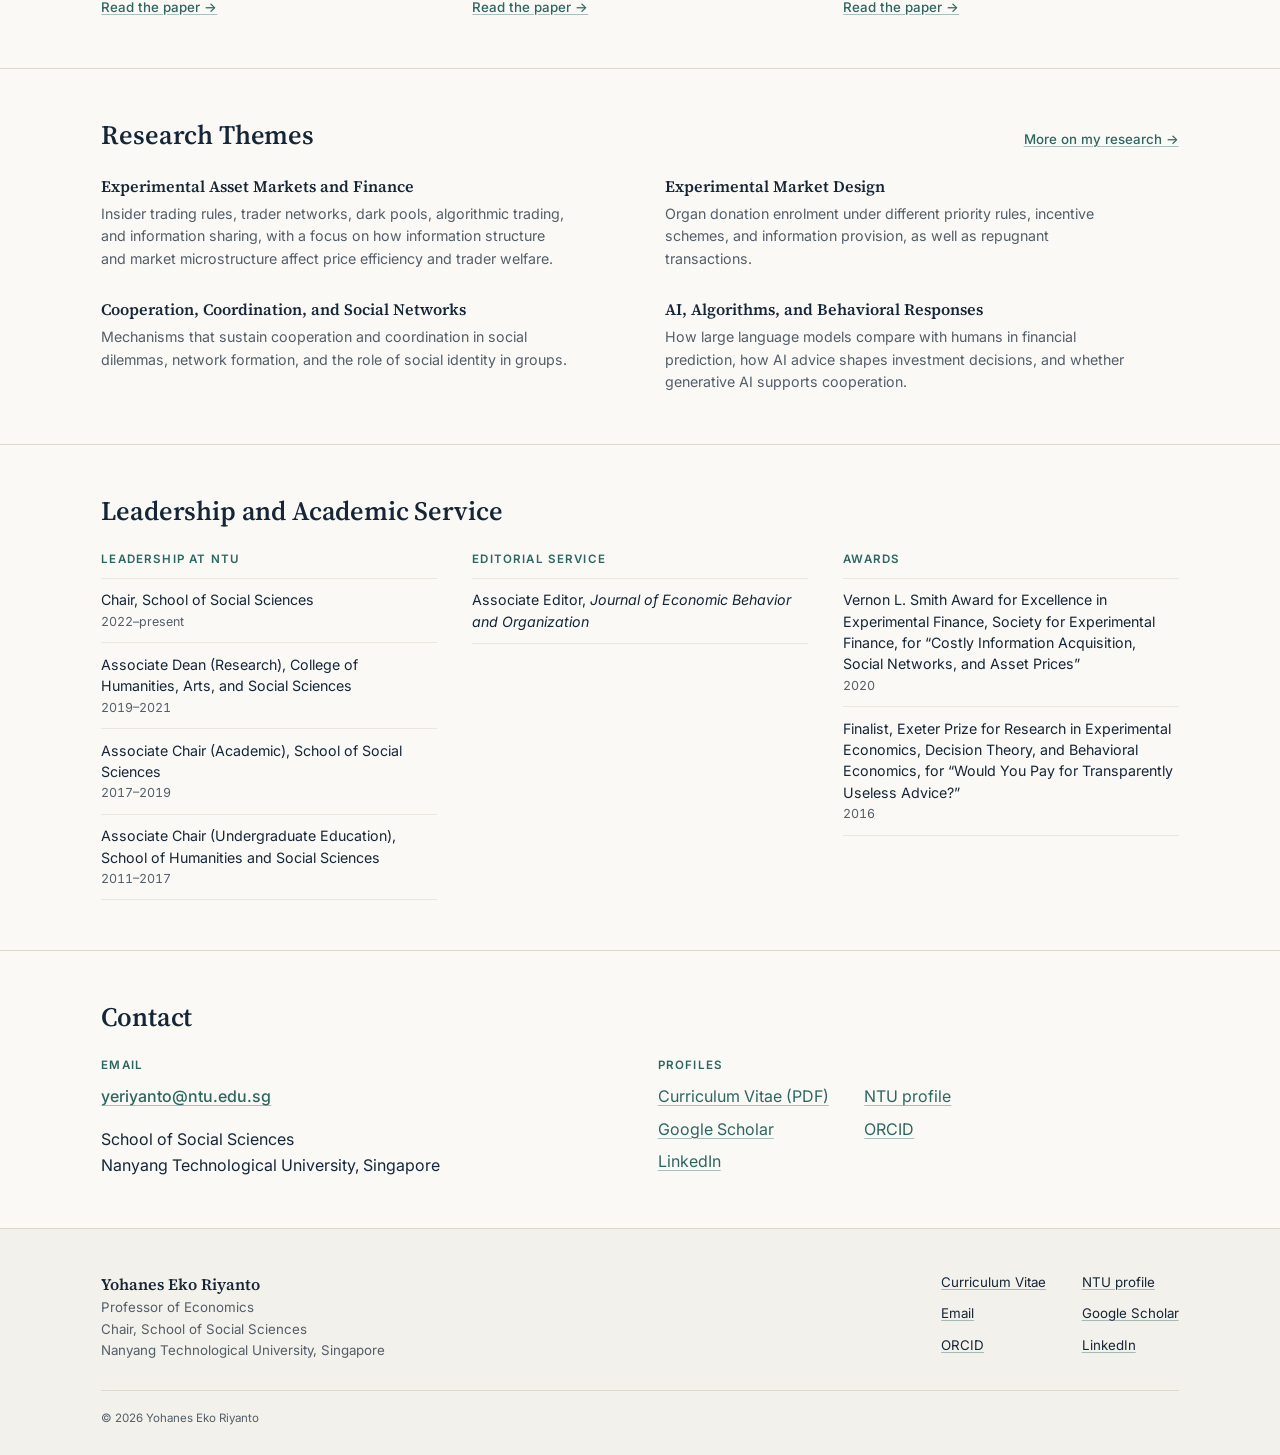
==== commit a4d2b64a: "Use JF Figure 3 (prices vs Bayesian posterior); tiny figure captions" ====
--- a/index.html
+++ b/index.html
@@ -150,10 +150,10 @@
             <h3>Costly Information Acquisition, Social Networks, and Asset Prices: Experimental Evidence</h3>
             <p class="selected-authors">with Edward Halim and Nilanjan Roy</p>
             <figure class="selected-fig">
-              <a href="images/research/jf2019-fig4.png" target="_blank" rel="noopener noreferrer">
-                <img src="images/research/jf2019-fig4.png" alt="Line chart of the linear absolute deviation of prices from the fully revealing price across transactions, by network treatment. Deviation falls toward zero in the complete network and rises in the non-networked markets." width="1200" height="864" loading="lazy" />
-              </a>
-              <figcaption>Linear absolute deviation (LAD) of prices from the fully revealing price, by transaction and network treatment (Figure 4 in the paper).</figcaption>
+              <a href="images/research/jf2019-fig3.png" target="_blank" rel="noopener noreferrer">
+                <img src="images/research/jf2019-fig3.png" alt="Four scatter plots of market prices against the full-information Bayesian posterior, by network treatment, each with a fitted curve of average price and a dashed line for the fundamental value. Prices track the fundamental value most closely in the complete network." width="1200" height="853" loading="lazy" />
+              </a>
+              <figcaption>Average price conditional on the full-information Bayesian posterior, by network treatment; dashed diagonal = fundamental value (Figure 3 in the paper).</figcaption>
             </figure>
             <p class="selected-summary">
               An asset market experiment on how information networks change traders' incentives to acquire
--- a/style.css
+++ b/style.css
@@ -423,9 +423,9 @@
   border-radius: var(--radius);
 }
 .selected-fig figcaption {
-  margin-top: 0.4rem;
-  font-size: 0.75rem;
-  line-height: 1.4;
+  margin-top: 0.35rem;
+  font-size: 0.65rem;
+  line-height: 1.35;
   color: var(--muted);
 }
 .selected-item p.selected-summary { margin: 0 0 1rem; font-size: 1rem; line-height: 1.6; }
